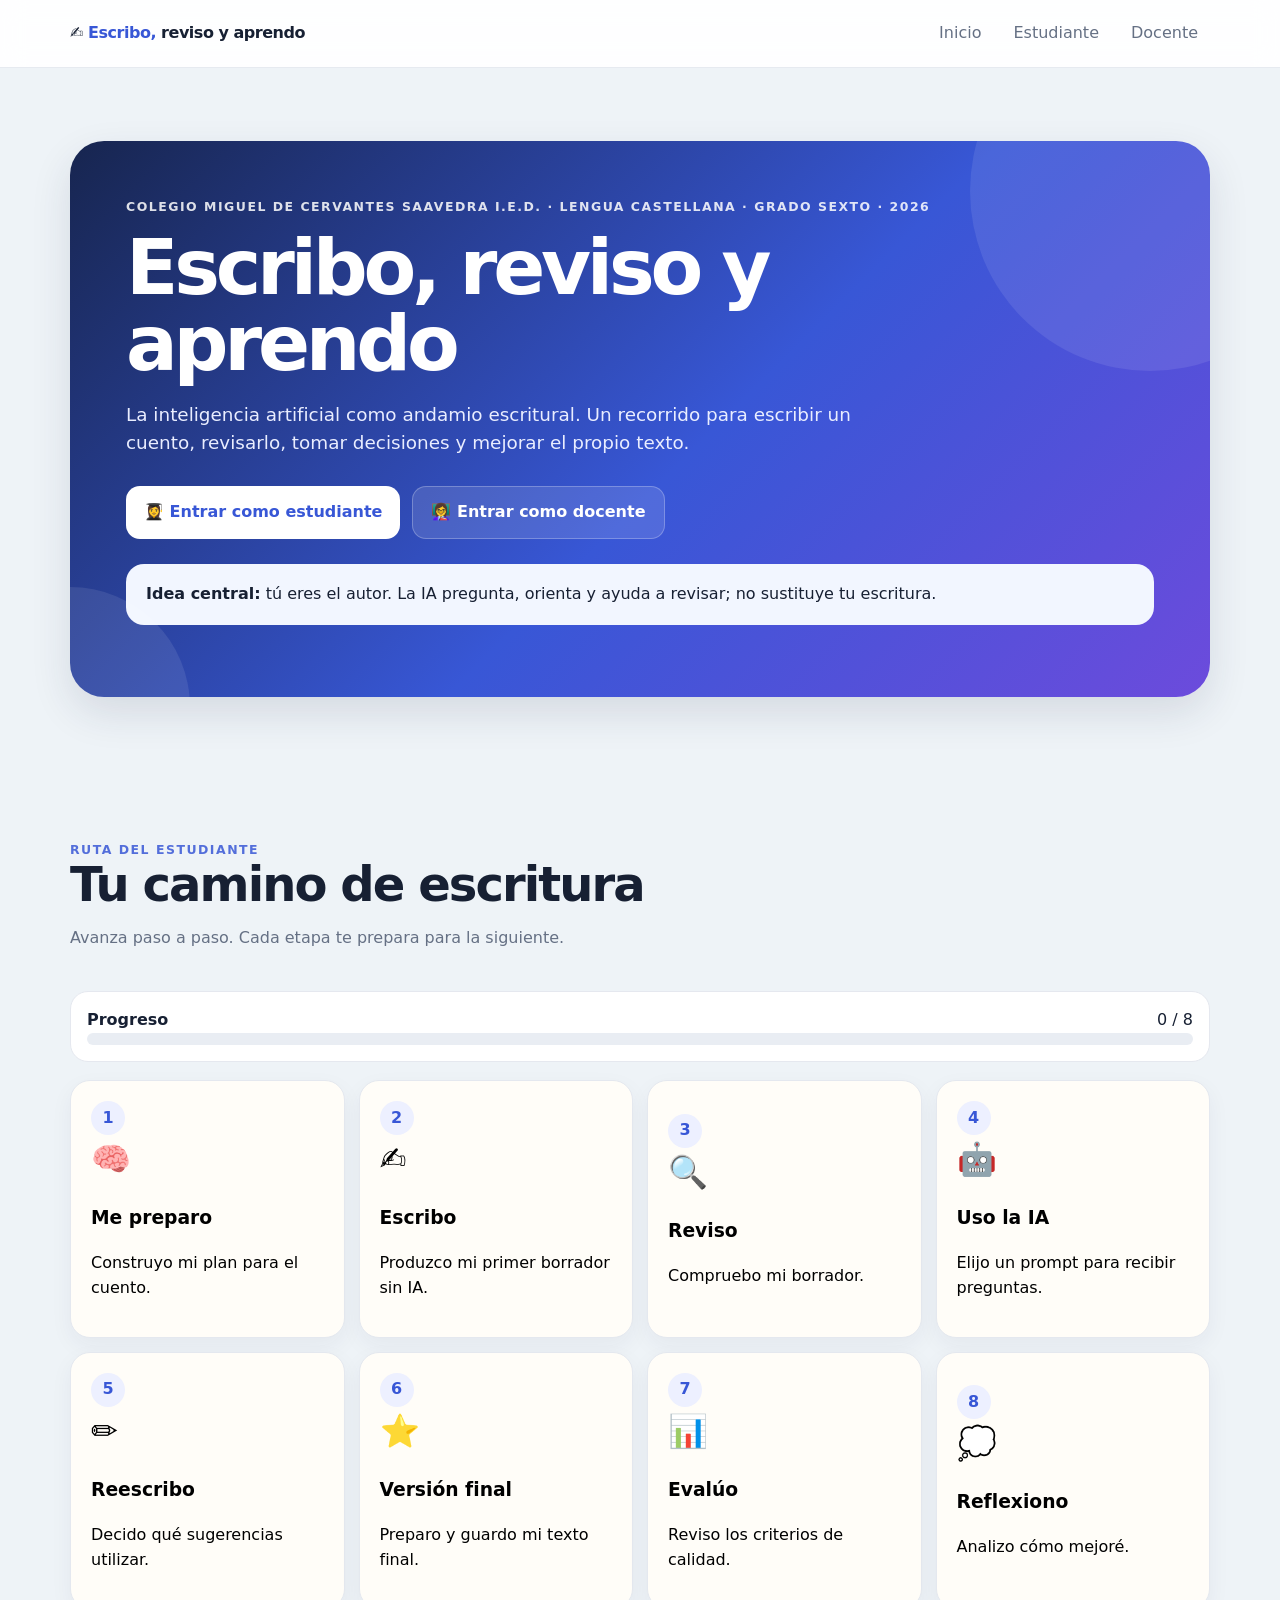
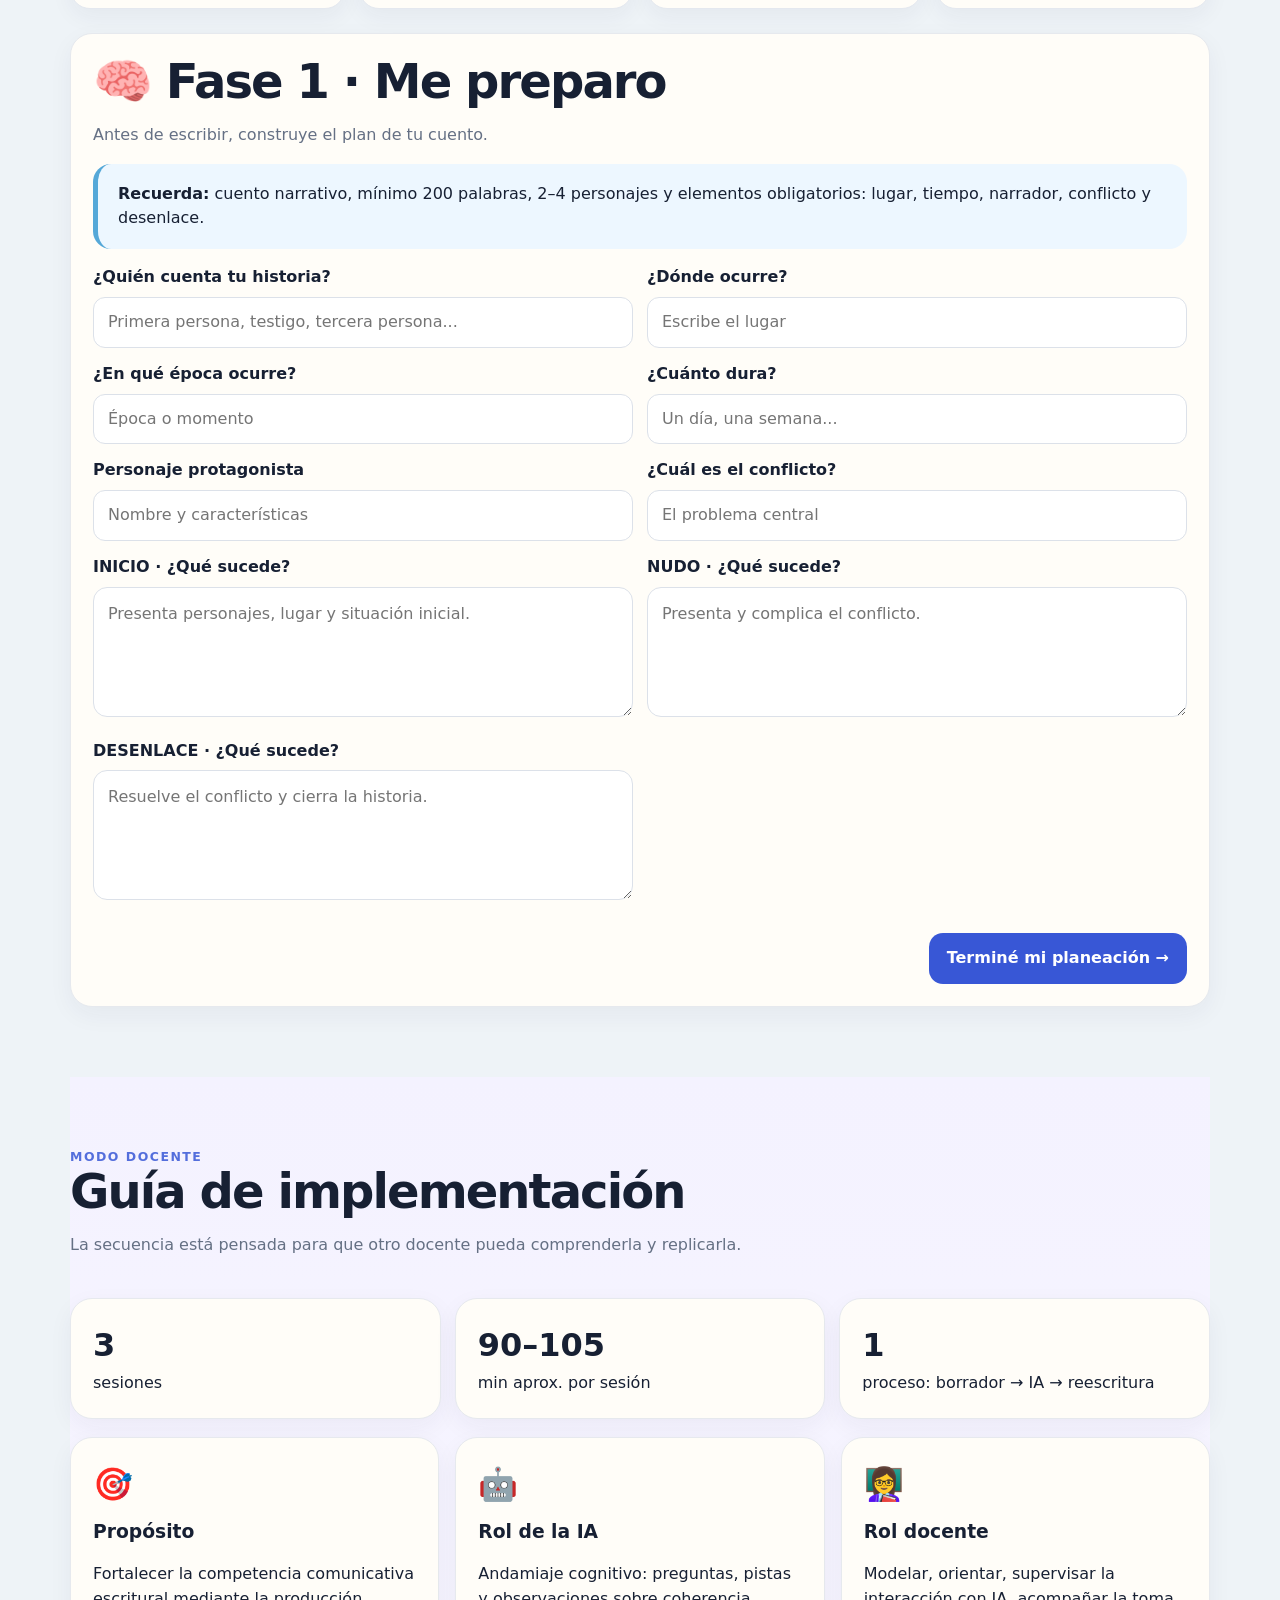
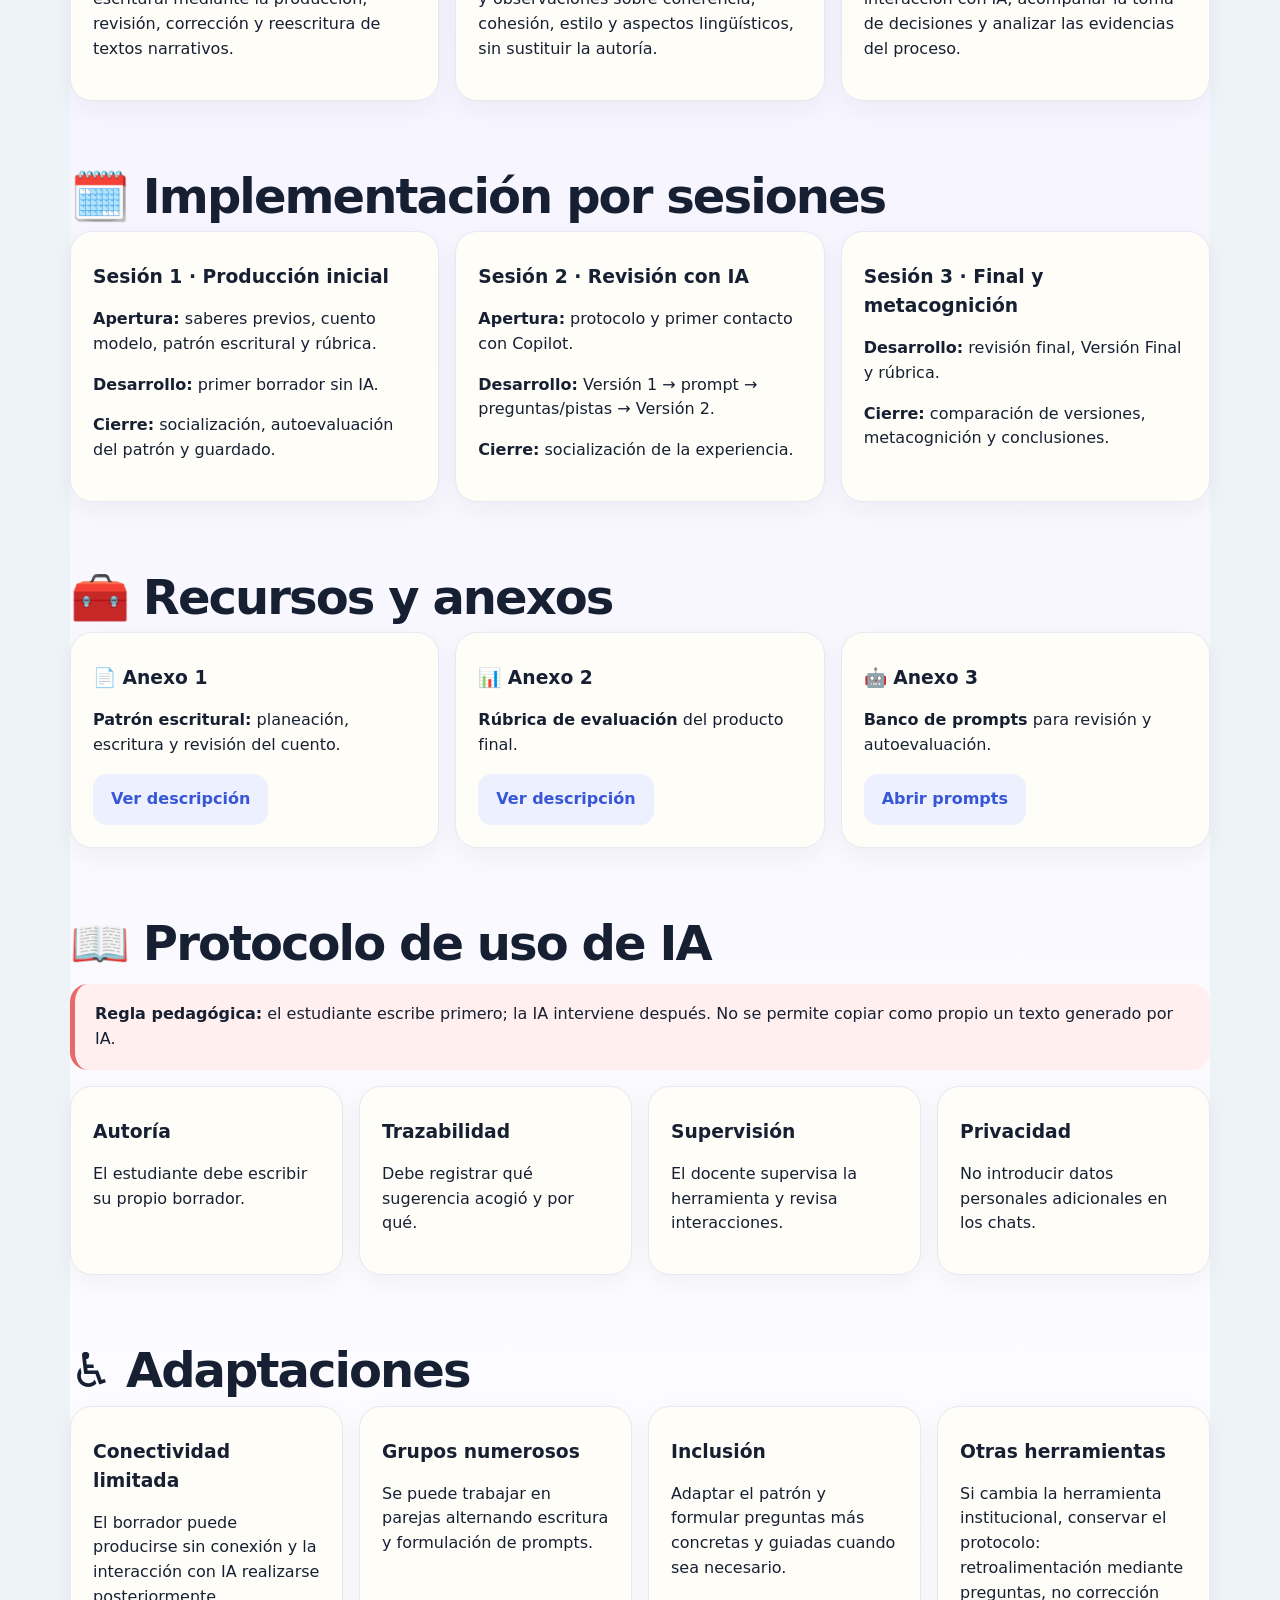
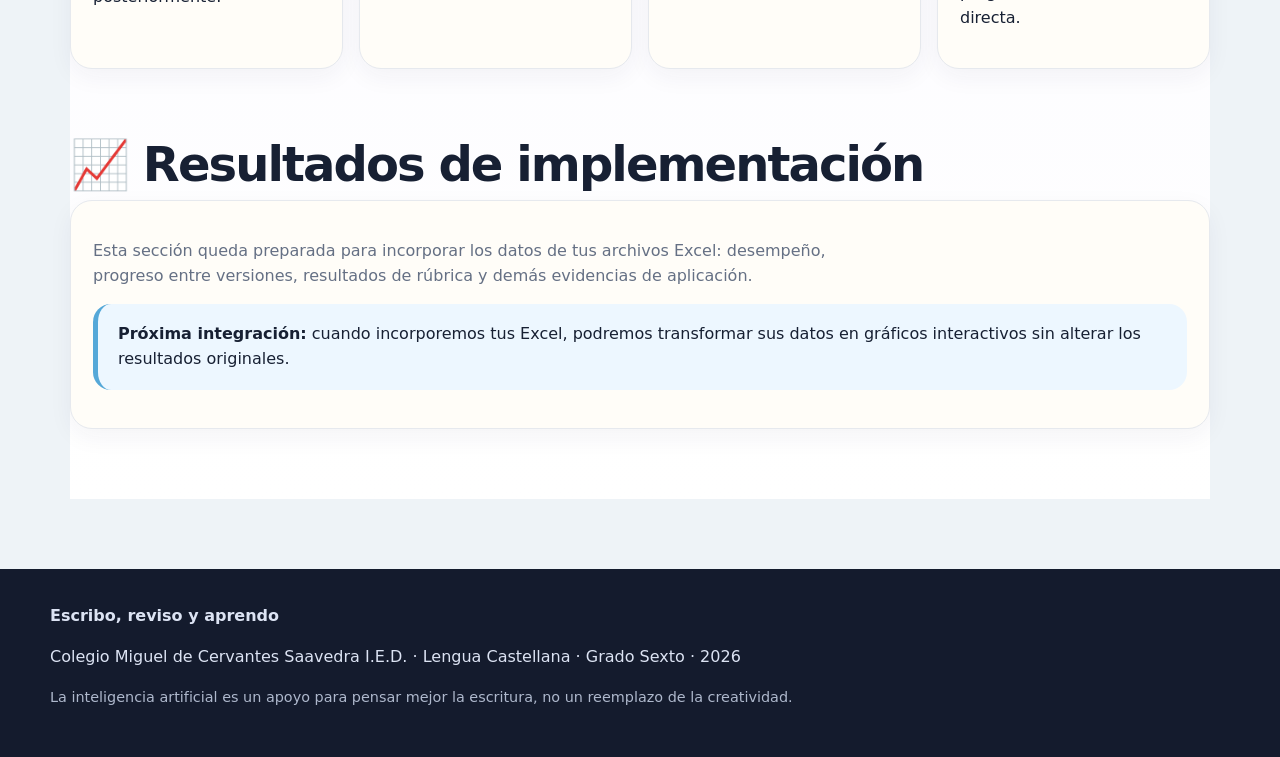
==== index.html @ 49cceee3 "Add files via upload" ====
<!DOCTYPE html>
<html lang="es">
<head>
<meta charset="UTF-8">
<meta name="viewport" content="width=device-width, initial-scale=1.0">
<meta name="description" content="Escribo, reviso y aprendo: secuencia didáctica de Lengua Castellana para grado sexto.">
<title>Escribo, reviso y aprendo | Grado Sexto</title>
<style>
:root{
  --ink:#172033; --muted:#657084; --paper:#fffdf8; --bg:#eef3f7;
  --primary:#3857d6; --primary2:#6c4bdc; --accent:#f2b84b;
  --green:#35a77b; --red:#e46b68; --blue:#55a8d8;
  --shadow:0 16px 40px rgba(30,42,70,.12); --radius:22px;
}
*{box-sizing:border-box}
html{scroll-behavior:smooth}
body{margin:0;font-family:Inter,ui-sans-serif,system-ui,-apple-system,Segoe UI,Roboto,Arial,sans-serif;color:var(--ink);background:var(--bg);line-height:1.55}
button,a{font:inherit}
button{cursor:pointer}
.topbar{position:sticky;top:0;z-index:20;background:rgba(255,255,255,.92);backdrop-filter:blur(12px);border-bottom:1px solid #e6eaf0}
.nav{max-width:1180px;margin:auto;padding:12px 20px;display:flex;align-items:center;justify-content:space-between;gap:16px}
.brand{font-weight:900;letter-spacing:-.03em}.brand span{color:var(--primary)}
.navlinks{display:flex;gap:8px;flex-wrap:wrap}
.navlinks button{border:0;background:transparent;color:var(--muted);padding:9px 12px;border-radius:12px}
.navlinks button:hover{background:#f0f3fb;color:var(--primary)}
main{max-width:1180px;margin:auto;padding:0 20px 70px}
.hero{min-height:78vh;display:grid;place-items:center;padding:65px 0}
.hero-card{width:100%;border-radius:34px;padding:56px;position:relative;overflow:hidden;background:linear-gradient(135deg,#17254f,#3857d6 55%,#6c4bdc);color:white;box-shadow:var(--shadow)}
.hero-card:before,.hero-card:after{content:"";position:absolute;border-radius:50%;background:rgba(255,255,255,.09)}
.hero-card:before{width:360px;height:360px;right:-120px;top:-130px}.hero-card:after{width:240px;height:240px;left:-120px;bottom:-130px}
.eyebrow{font-weight:800;text-transform:uppercase;letter-spacing:.12em;font-size:.78rem;opacity:.85}
h1{font-size:clamp(2.5rem,6vw,5rem);line-height:.98;letter-spacing:-.055em;margin:14px 0 20px;max-width:850px}
.hero p{font-size:1.15rem;max-width:760px;color:#e9edff}
.cta-row{display:flex;flex-wrap:wrap;gap:12px;margin-top:28px}
.btn{border:0;border-radius:14px;padding:13px 18px;font-weight:800;transition:.2s;display:inline-flex;align-items:center;justify-content:center;gap:8px}
.btn:hover{transform:translateY(-2px)}.btn.light{background:white;color:var(--primary)}.btn.ghost{background:rgba(255,255,255,.12);color:white;border:1px solid rgba(255,255,255,.25)}
.section{padding:70px 0}.section-head{display:flex;justify-content:space-between;gap:20px;align-items:end;margin-bottom:25px}
h2{font-size:clamp(1.8rem,4vw,3rem);line-height:1.05;letter-spacing:-.04em;margin:0 0 10px}
.lead{color:var(--muted);max-width:760px}
.cards{display:grid;grid-template-columns:repeat(auto-fit,minmax(220px,1fr));gap:16px}
.card{background:var(--paper);border:1px solid #e6e9ee;border-radius:var(--radius);padding:22px;box-shadow:0 8px 25px rgba(30,42,70,.05)}
.card h3{margin:8px 0}.icon{font-size:2rem}
.path{display:grid;grid-template-columns:repeat(4,1fr);gap:14px;position:relative}
.path .step{min-height:180px}.step button{width:100%;height:100%;text-align:left;background:var(--paper);border:1px solid #e4e8ef;border-radius:20px;padding:20px;box-shadow:0 8px 22px rgba(30,42,70,.05);transition:.2s}
.step button:hover{transform:translateY(-4px);border-color:#b9c4ef}.num{display:inline-grid;place-items:center;width:34px;height:34px;border-radius:50%;background:#edf0ff;color:var(--primary);font-weight:900}
.progress-wrap{background:white;border-radius:18px;padding:16px;margin:18px 0;border:1px solid #e5e8ef}
.progress{height:12px;background:#e9edf3;border-radius:999px;overflow:hidden}.progress i{display:block;height:100%;background:linear-gradient(90deg,var(--green),var(--primary));width:0;transition:.4s}
.phase{display:none;margin-top:24px}.phase.active{display:block}
.phase-nav{display:flex;justify-content:space-between;gap:10px;margin-top:25px}
.notice{padding:18px 20px;border-radius:18px;background:#fff6d9;border-left:5px solid var(--accent);margin:16px 0}
.warning{background:#fff0ef;border-left-color:var(--red)}.success{background:#ecf8f2;border-left-color:var(--green)}.info{background:#edf7ff;border-left-color:var(--blue)}
.checklist{display:grid;gap:10px}.check{display:flex;gap:12px;align-items:flex-start;padding:13px 14px;border:1px solid #e3e7ee;border-radius:14px;background:white}
.check input{width:19px;height:19px;margin-top:3px;accent-color:var(--green)}
.prompt-grid{display:grid;grid-template-columns:repeat(auto-fit,minmax(210px,1fr));gap:12px}
.prompt-btn{border:1px solid #dfe4ef;background:white;border-radius:16px;padding:16px;text-align:left;font-weight:800;color:var(--ink)}
.prompt-btn:hover{border-color:var(--primary);color:var(--primary)}
.prompt-content{display:none;margin-top:15px}.prompt-content.show{display:block}
textarea{width:100%;min-height:130px;border:1px solid #dce1e9;border-radius:14px;padding:14px;font:inherit;resize:vertical}
input[type=text]{width:100%;padding:12px 14px;border:1px solid #dce1e9;border-radius:12px;font:inherit}
.formgrid{display:grid;grid-template-columns:repeat(2,1fr);gap:14px}
label{font-weight:750;display:block;margin-bottom:7px}
.small{font-size:.9rem;color:var(--muted)}
.teacher{background:linear-gradient(180deg,#f4f2ff,#fff)}
footer{background:#141b2d;color:#dce3f3;padding:35px 20px}.footer-inner{max-width:1180px;margin:auto}
.modal{position:fixed;inset:0;background:rgba(8,14,30,.62);display:none;place-items:center;z-index:50;padding:20px}.modal.open{display:grid}
.modal-box{background:white;max-width:760px;width:100%;max-height:88vh;overflow:auto;border-radius:24px;padding:28px;box-shadow:var(--shadow)}
.modal-close{float:right;border:0;background:#edf0f5;border-radius:50%;width:36px;height:36px}
.tabrow{display:flex;gap:8px;flex-wrap:wrap;margin:15px 0}.tab{border:1px solid #dfe4ec;background:white;padding:9px 13px;border-radius:12px}.tab.active{background:var(--primary);color:white}
.kpi{display:grid;grid-template-columns:repeat(3,1fr);gap:14px}.kpi .card strong{display:block;font-size:2rem}
@media(max-width:850px){.path{grid-template-columns:repeat(2,1fr)}.hero-card{padding:34px 25px}.kpi{grid-template-columns:1fr}.formgrid{grid-template-columns:1fr}}
@media(max-width:560px){.path{grid-template-columns:1fr}.navlinks{display:none}.hero{padding:30px 0}.section{padding:45px 0}}
</style>
</head>
<body>
<header class="topbar">
  <nav class="nav">
    <div class="brand">✍️ <span>Escribo,</span> reviso y aprendo</div>
    <div class="navlinks">
      <button onclick="go('inicio')">Inicio</button>
      <button onclick="go('estudiante')">Estudiante</button>
      <button onclick="go('docente')">Docente</button>
    </div>
  </nav>
</header>

<main>
<section id="inicio" class="hero">
  <div class="hero-card">
    <div class="eyebrow">Colegio Miguel de Cervantes Saavedra I.E.D. · Lengua Castellana · Grado Sexto · 2026</div>
    <h1>Escribo, reviso y aprendo</h1>
    <p>La inteligencia artificial como andamio escritural. Un recorrido para escribir un cuento, revisarlo, tomar decisiones y mejorar el propio texto.</p>
    <div class="cta-row">
      <button class="btn light" onclick="go('estudiante')">👩‍🎓 Entrar como estudiante</button>
      <button class="btn ghost" onclick="go('docente')">👩‍🏫 Entrar como docente</button>
    </div>
    <div class="notice info" style="margin-top:25px;color:var(--ink);background:#f2f6ff;border:0">
      <strong>Idea central:</strong> tú eres el autor. La IA pregunta, orienta y ayuda a revisar; no sustituye tu escritura.
    </div>
  </div>
</section>

<section id="estudiante" class="section">
  <div class="section-head">
    <div><div class="eyebrow" style="color:var(--primary)">Ruta del estudiante</div><h2>Tu camino de escritura</h2>
    <p class="lead">Avanza paso a paso. Cada etapa te prepara para la siguiente.</p></div>
  </div>
  <div class="progress-wrap"><div style="display:flex;justify-content:space-between"><strong>Progreso</strong><span id="progressText">0 / 8</span></div><div class="progress"><i id="progressBar"></i></div></div>

  <div class="path">
    <div class="step"><button onclick="openPhase(1)"><span class="num">1</span><div class="icon">🧠</div><h3>Me preparo</h3><p>Construyo mi plan para el cuento.</p></button></div>
    <div class="step"><button onclick="openPhase(2)"><span class="num">2</span><div class="icon">✍️</div><h3>Escribo</h3><p>Produzco mi primer borrador sin IA.</p></button></div>
    <div class="step"><button onclick="openPhase(3)"><span class="num">3</span><div class="icon">🔍</div><h3>Reviso</h3><p>Compruebo mi borrador.</p></button></div>
    <div class="step"><button onclick="openPhase(4)"><span class="num">4</span><div class="icon">🤖</div><h3>Uso la IA</h3><p>Elijo un prompt para recibir preguntas.</p></button></div>
    <div class="step"><button onclick="openPhase(5)"><span class="num">5</span><div class="icon">✏️</div><h3>Reescribo</h3><p>Decido qué sugerencias utilizar.</p></button></div>
    <div class="step"><button onclick="openPhase(6)"><span class="num">6</span><div class="icon">⭐</div><h3>Versión final</h3><p>Preparo y guardo mi texto final.</p></button></div>
    <div class="step"><button onclick="openPhase(7)"><span class="num">7</span><div class="icon">📊</div><h3>Evalúo</h3><p>Reviso los criterios de calidad.</p></button></div>
    <div class="step"><button onclick="openPhase(8)"><span class="num">8</span><div class="icon">💭</div><h3>Reflexiono</h3><p>Analizo cómo mejoré.</p></button></div>
  </div>

  <div id="phase1" class="phase active card">
    <h2>🧠 Fase 1 · Me preparo</h2>
    <p class="lead">Antes de escribir, construye el plan de tu cuento.</p>
    <div class="notice info"><strong>Recuerda:</strong> cuento narrativo, mínimo 200 palabras, 2–4 personajes y elementos obligatorios: lugar, tiempo, narrador, conflicto y desenlace.</div>
    <div class="formgrid">
      <div><label>¿Quién cuenta tu historia?</label><input type="text" placeholder="Primera persona, testigo, tercera persona..."></div>
      <div><label>¿Dónde ocurre?</label><input type="text" placeholder="Escribe el lugar"></div>
      <div><label>¿En qué época ocurre?</label><input type="text" placeholder="Época o momento"></div>
      <div><label>¿Cuánto dura?</label><input type="text" placeholder="Un día, una semana..."></div>
      <div><label>Personaje protagonista</label><input type="text" placeholder="Nombre y características"></div>
      <div><label>¿Cuál es el conflicto?</label><input type="text" placeholder="El problema central"></div>
    </div>
    <div class="formgrid" style="margin-top:14px">
      <div><label>INICIO · ¿Qué sucede?</label><textarea placeholder="Presenta personajes, lugar y situación inicial."></textarea></div>
      <div><label>NUDO · ¿Qué sucede?</label><textarea placeholder="Presenta y complica el conflicto."></textarea></div>
      <div><label>DESENLACE · ¿Qué sucede?</label><textarea placeholder="Resuelve el conflicto y cierra la historia."></textarea></div>
    </div>
    <div class="phase-nav"><span></span><button class="btn" style="background:var(--primary);color:white" onclick="completePhase(1)">Terminé mi planeación →</button></div>
  </div>

  <div id="phase2" class="phase card">
    <h2>✍️ Fase 2 · Escribo</h2>
    <div class="notice warning"><strong>🚫 Todavía no uses Copilot.</strong> Primero debes producir tu primer borrador completo con tus propias ideas.</div>
    <div class="cards">
      <div class="card"><div class="icon">🟢</div><h3>Párrafo 1 · Inicio</h3><p>Incluye lugar, tiempo, personaje principal y descripción del espacio.</p></div>
      <div class="card"><div class="icon">🟡</div><h3>Párrafo 2 · Conflicto</h3><p>Presenta el problema, la reacción y las acciones del protagonista.</p></div>
      <div class="card"><div class="icon">🔴</div><h3>Párrafo 3 · Clímax y desenlace</h3><p>Incluye el momento de máxima tensión, la resolución y el cierre.</p></div>
    </div>
    <div class="notice success"><strong>Meta:</strong> mínimo 200 palabras.</div>
    <button class="btn" style="background:var(--green);color:white" onclick="completePhase(2)">Ya terminé mi primer borrador →</button>
  </div>

  <div id="phase3" class="phase card">
    <h2>🔍 Fase 3 · Reviso mi primer borrador</h2>
    <p>Marca cada criterio cuando lo hayas comprobado.</p>
    <div class="checklist" id="checklist">
      <label class="check"><input type="checkbox"> Mi cuento tiene 200 palabras o más.</label>
      <label class="check"><input type="checkbox"> Describí claramente el lugar.</label>
      <label class="check"><input type="checkbox"> Indiqué la época y el momento.</label>
      <label class="check"><input type="checkbox"> Describí el espacio con detalles.</label>
      <label class="check"><input type="checkbox"> Tengo al menos dos personajes bien definidos.</label>
      <label class="check"><input type="checkbox"> Hay un conflicto claro.</label>
      <label class="check"><input type="checkbox"> Mi cuento tiene inicio, nudo y desenlace.</label>
      <label class="check"><input type="checkbox"> Usé conectores para enlazar ideas.</label>
      <label class="check"><input type="checkbox"> Revisé ortografía, tildes, mayúsculas y puntuación.</label>
      <label class="check"><input type="checkbox"> Mi título es original y llama la atención.</label>
    </div>
    <div class="phase-nav"><span></span><button class="btn" style="background:var(--primary);color:white" onclick="completePhase(3)">Mi borrador está listo →</button></div>
  </div>

  <div id="phase4" class="phase card">
    <h2>🤖 Fase 4 · Ahora sí: uso la IA</h2>
    <div class="notice warning"><strong>Regla de oro:</strong> la IA entra después de tu borrador. Tú decides qué cambiar y cómo.</div>
    <div class="checklist">
      <label class="check"><input type="checkbox"> Ya escribí mi borrador completo.</label>
      <label class="check"><input type="checkbox"> No utilicé IA para escribirlo.</label>
      <label class="check"><input type="checkbox"> Entiendo que Copilot no escribirá mi cuento.</label>
      <label class="check"><input type="checkbox"> Yo decidiré qué sugerencias utilizar.</label>
    </div>
    <h3 style="margin-top:25px">🤖 Banco de prompts</h3>
    <div class="prompt-grid">
      <button class="prompt-btn" onclick="showPrompt(1)">🔎 Revisión global</button>
      <button class="prompt-btn" onclick="showPrompt(2)">🔤 Ortografía</button>
      <button class="prompt-btn" onclick="showPrompt(3)">🔣 Puntuación</button>
      <button class="prompt-btn" onclick="showPrompt(4)">🧠 Coherencia</button>
      <button class="prompt-btn" onclick="showPrompt(5)">🔗 Cohesión</button>
      <button class="prompt-btn" onclick="showPrompt(6)">🧩 Estructura narrativa</button>
      <button class="prompt-btn" onclick="showPrompt(7)">👥 Personajes</button>
      <button class="prompt-btn" onclick="showPrompt(8)">🌎 Tiempo y espacio</button>
      <button class="prompt-btn" onclick="showPrompt(9)">🎨 Descripciones</button>
      <button class="prompt-btn" onclick="showPrompt(10)">📚 Vocabulario</button>
      <button class="prompt-btn" onclick="showPrompt(11)">💭 Autoevaluación</button>
      <button class="prompt-btn" onclick="showPrompt(12)">⭐ Revisión final</button>
    </div>
    <div id="promptArea" class="prompt-content card"></div>
    <div class="phase-nav"><span></span><button class="btn" style="background:var(--primary);color:white" onclick="completePhase(4)">Ya interactué con la IA →</button></div>
  </div>

  <div id="phase5" class="phase card">
    <h2>✏️ Fase 5 · Reescribo</h2>
    <p>Lee las preguntas o pistas de Copilot y toma tus propias decisiones.</p>
    <div class="notice info"><strong>La IA no reescribe tu cuento.</strong> Tú decides qué sugerencia aceptar, cuál rechazar y qué modificar.</div>
    <div class="formgrid">
      <div><label>¿Qué sugerencia decidí utilizar?</label><textarea placeholder="Escribe aquí..."></textarea></div>
      <div><label>¿Por qué decidí utilizarla?</label><textarea placeholder="Explica tu decisión..."></textarea></div>
    </div>
    <p class="small">Guarda tu nueva versión como <strong>Versión 2</strong>.</p>
    <button class="btn" style="background:var(--primary);color:white" onclick="completePhase(5)">Terminé mi versión 2 →</button>
  </div>

  <div id="phase6" class="phase card">
    <h2>⭐ Fase 6 · Construyo mi versión final</h2>
    <p>Revisa nuevamente tu versión 2 con el nuevo prompt entregado por tu docente. Después guarda el texto como <strong>Versión Final</strong>.</p>
    <div class="cards">
      <div class="card"><h3>Versión 1</h3><p>Mi primer intento.</p></div>
      <div class="card"><h3>Versión 2</h3><p>Mi texto mejorado a partir de la revisión.</p></div>
      <div class="card"><h3>Versión Final</h3><p>Mi producción final, escrita por mí.</p></div>
    </div>
    <button class="btn" style="background:var(--green);color:white;margin-top:18px" onclick="completePhase(6)">Tengo mi versión final →</button>
  </div>

  <div id="phase7" class="phase card">
    <h2>📊 Fase 7 · Evalúo</h2>
    <p>Consulta los criterios de evaluación antes de entregar tu cuento.</p>
    <div class="cards">
      <div class="card"><h3>📝 Estructura</h3><p>¿Mi cuento cumple la estructura narrativa?</p></div>
      <div class="card"><h3>🔗 Cohesión</h3><p>¿Las ideas están conectadas?</p></div>
      <div class="card"><h3>🧠 Coherencia</h3><p>¿La historia se entiende?</p></div>
      <div class="card"><h3>✨ Lenguaje</h3><p>¿Mi vocabulario y descripciones enriquecen el texto?</p></div>
    </div>
    <div class="notice info">En la implementación original, el estudiante utiliza la rúbrica y el prompt proporcionados por el docente, y guarda los resultados para el análisis posterior.</div>
    <button class="btn" style="background:var(--primary);color:white" onclick="completePhase(7)">Ya revisé mi evaluación →</button>
  </div>

  <div id="phase8" class="phase card">
    <h2>💭 Fase 8 · Reflexiono</h2>
    <p>Compara tus tres versiones y piensa en tu proceso.</p>
    <div class="formgrid">
      <div><label>¿Cómo mejoré mi escritura?</label><textarea></textarea></div>
      <div><label>¿Qué debo seguir reforzando?</label><textarea></textarea></div>
      <div><label>¿Qué sugerencia de la IA utilicé?</label><textarea></textarea></div>
      <div><label>¿Por qué fue útil?</label><textarea></textarea></div>
    </div>
    <div class="notice success"><strong>🏁 ¡Completaste la ruta!</strong> Escribir, revisar, decidir y reflexionar también es aprender.</div>
    <button class="btn" style="background:var(--green);color:white" onclick="completePhase(8)">Finalizar experiencia ✓</button>
  </div>
</section>

<section id="docente" class="section teacher">
  <div class="section-head">
    <div><div class="eyebrow" style="color:var(--primary)">Modo docente</div><h2>Guía de implementación</h2>
    <p class="lead">La secuencia está pensada para que otro docente pueda comprenderla y replicarla.</p></div>
  </div>
  <div class="kpi">
    <div class="card"><strong>3</strong>sesiones</div>
    <div class="card"><strong>90–105</strong>min aprox. por sesión</div>
    <div class="card"><strong>1</strong>proceso: borrador → IA → reescritura</div>
  </div>
  <div class="cards" style="margin-top:18px">
    <div class="card"><div class="icon">🎯</div><h3>Propósito</h3><p>Fortalecer la competencia comunicativa escritural mediante la producción, revisión, corrección y reescritura de textos narrativos.</p></div>
    <div class="card"><div class="icon">🤖</div><h3>Rol de la IA</h3><p>Andamiaje cognitivo: preguntas, pistas y observaciones sobre coherencia, cohesión, estilo y aspectos lingüísticos, sin sustituir la autoría.</p></div>
    <div class="card"><div class="icon">👩‍🏫</div><h3>Rol docente</h3><p>Modelar, orientar, supervisar la interacción con IA, acompañar la toma de decisiones y analizar las evidencias del proceso.</p></div>
  </div>
  <div class="section" style="padding-bottom:0">
    <h2>🗓️ Implementación por sesiones</h2>
    <div class="cards">
      <div class="card"><h3>Sesión 1 · Producción inicial</h3><p><strong>Apertura:</strong> saberes previos, cuento modelo, patrón escritural y rúbrica.</p><p><strong>Desarrollo:</strong> primer borrador sin IA.</p><p><strong>Cierre:</strong> socialización, autoevaluación del patrón y guardado.</p></div>
      <div class="card"><h3>Sesión 2 · Revisión con IA</h3><p><strong>Apertura:</strong> protocolo y primer contacto con Copilot.</p><p><strong>Desarrollo:</strong> Versión 1 → prompt → preguntas/pistas → Versión 2.</p><p><strong>Cierre:</strong> socialización de la experiencia.</p></div>
      <div class="card"><h3>Sesión 3 · Final y metacognición</h3><p><strong>Desarrollo:</strong> revisión final, Versión Final y rúbrica.</p><p><strong>Cierre:</strong> comparación de versiones, metacognición y conclusiones.</p></div>
    </div>
  </div>
  <div class="section" style="padding-bottom:0">
    <h2>🧰 Recursos y anexos</h2>
    <div class="cards">
      <div class="card"><h3>📄 Anexo 1</h3><p><strong>Patrón escritural:</strong> planeación, escritura y revisión del cuento.</p><button class="btn" style="background:#edf0ff;color:var(--primary)" onclick="openInfo('anexo1')">Ver descripción</button></div>
      <div class="card"><h3>📊 Anexo 2</h3><p><strong>Rúbrica de evaluación</strong> del producto final.</p><button class="btn" style="background:#edf0ff;color:var(--primary)" onclick="openInfo('anexo2')">Ver descripción</button></div>
      <div class="card"><h3>🤖 Anexo 3</h3><p><strong>Banco de prompts</strong> para revisión y autoevaluación.</p><button class="btn" style="background:#edf0ff;color:var(--primary)" onclick="openInfo('anexo3')">Abrir prompts</button></div>
    </div>
  </div>
  <div class="section" style="padding-bottom:0">
    <h2>📖 Protocolo de uso de IA</h2>
    <div class="notice warning"><strong>Regla pedagógica:</strong> el estudiante escribe primero; la IA interviene después. No se permite copiar como propio un texto generado por IA.</div>
    <div class="cards">
      <div class="card"><h3>Autoría</h3><p>El estudiante debe escribir su propio borrador.</p></div>
      <div class="card"><h3>Trazabilidad</h3><p>Debe registrar qué sugerencia acogió y por qué.</p></div>
      <div class="card"><h3>Supervisión</h3><p>El docente supervisa la herramienta y revisa interacciones.</p></div>
      <div class="card"><h3>Privacidad</h3><p>No introducir datos personales adicionales en los chats.</p></div>
    </div>
  </div>
  <div class="section" style="padding-bottom:0">
    <h2>♿ Adaptaciones</h2>
    <div class="cards">
      <div class="card"><h3>Conectividad limitada</h3><p>El borrador puede producirse sin conexión y la interacción con IA realizarse posteriormente.</p></div>
      <div class="card"><h3>Grupos numerosos</h3><p>Se puede trabajar en parejas alternando escritura y formulación de prompts.</p></div>
      <div class="card"><h3>Inclusión</h3><p>Adaptar el patrón y formular preguntas más concretas y guiadas cuando sea necesario.</p></div>
      <div class="card"><h3>Otras herramientas</h3><p>Si cambia la herramienta institucional, conservar el protocolo: retroalimentación mediante preguntas, no corrección directa.</p></div>
    </div>
  </div>
  <div class="section" style="padding-bottom:0">
    <h2>📈 Resultados de implementación</h2>
    <div class="card">
      <p class="lead">Esta sección queda preparada para incorporar los datos de tus archivos Excel: desempeño, progreso entre versiones, resultados de rúbrica y demás evidencias de aplicación.</p>
      <div class="notice info"><strong>Próxima integración:</strong> cuando incorporemos tus Excel, podremos transformar sus datos en gráficos interactivos sin alterar los resultados originales.</div>
    </div>
  </div>
</section>
</main>

<footer><div class="footer-inner"><strong>Escribo, reviso y aprendo</strong><p>Colegio Miguel de Cervantes Saavedra I.E.D. · Lengua Castellana · Grado Sexto · 2026</p><p class="small" style="color:#aeb8cc">La inteligencia artificial es un apoyo para pensar mejor la escritura, no un reemplazo de la creatividad.</p></div></footer>

<div id="modal" class="modal" onclick="if(event.target===this)closeModal()"><div class="modal-box"><button class="modal-close" onclick="closeModal()">×</button><div id="modalContent"></div></div></div>

<script>
const prompts = {
1:["Revisión global",`Lee mi cuento como si fueras un lector de sexto grado. No me digas los errores todavía. Primero responde únicamente estas preguntas:
• ¿La historia se entiende desde el principio hasta el final?
• ¿Hay alguna parte que te genere confusión?
• ¿En qué momento sentiste que faltaba información?
• ¿Qué parte te pareció más interesante?
No corrijas nada. Solo haz preguntas para que yo descubra qué puedo mejorar.`],
2:["Ortografía",`Revisa únicamente la ortografía. No escribas las palabras correctas.
• Indícame cuántas palabras presentan un posible error.
• Señálame solamente la oración donde aparece cada una.
• Dime qué regla ortográfica debería revisar (tildes, uso de b/v, g/j, h, mayúsculas, etc.).
• Permíteme encontrar la respuesta antes de decirme si acerté.`],
3:["Signos de puntuación",`Analiza únicamente los signos de puntuación. No los corrijas.
Pregúntame:
• ¿En qué parte sería conveniente hacer una pausa?
• ¿Qué oración resulta demasiado larga?
• ¿Dónde podría faltar una coma?
• ¿Dónde terminaría una idea completa?
Solo dame pistas.`],
4:["Coherencia",`Analiza la coherencia de mi cuento. No cambies ninguna oración. Ayúdame respondiendo:
• ¿Hay acciones que suceden sin explicación?
• ¿Existe alguna contradicción?
• ¿Los personajes actúan de manera lógica?
• ¿El final responde al conflicto planteado?
Haz preguntas para que yo descubra las inconsistencias.`],
5:["Cohesión",`Revisa únicamente la cohesión. No cambies el texto. Dime:
• ¿Dónde notas ideas desconectadas?
• ¿Qué párrafo necesita un mejor enlace?
• ¿En qué lugar podría faltar un conector?
• ¿Estoy repitiendo demasiado una palabra?
No me digas cuál conector usar.`],
6:["Estructura narrativa",`Comprueba si mi cuento cumple la estructura narrativa. Indícame únicamente:
• ¿Dónde identificas el inicio?
• ¿Dónde comienza el conflicto?
• ¿Cuál parece ser el clímax?
• ¿Dónde termina la historia?
Si alguna parte es débil, hazme preguntas para fortalecerla.`],
7:["Personajes",`Analiza los personajes. No escribas nuevas descripciones. Ayúdame a descubrir:
• ¿El protagonista tiene un objetivo claro?
• ¿Los personajes secundarios cumplen una función?
• ¿Falta describir a alguno?
• ¿Todos participan realmente en la historia?`],
8:["Tiempo y espacio",`Revisa únicamente el tiempo y el espacio. Hazme preguntas para verificar:
• ¿Queda claro dónde ocurre la historia?
• ¿Se entiende cuándo ocurre?
• ¿El espacio ayuda a imaginar el escenario?
• ¿Existen cambios de lugar sin explicación?`],
9:["Descripciones",`Analiza únicamente las descripciones. No escribas nuevas descripciones. Pregúntame:
• ¿Qué podría imaginar mejor el lector?
• ¿Qué sentidos estoy utilizando?
• ¿Hay lugares demasiado generales?
• ¿Qué personaje necesita más detalles?`],
10:["Vocabulario",`Revisa únicamente el vocabulario. No sustituyas palabras. Indícame:
• ¿Qué palabras repito demasiado?
• ¿Dónde utilizo palabras poco precisas?
• ¿Qué parte podría enriquecerse con un vocabulario más variado?
Permíteme encontrar alternativas.`],
11:["Autoevaluación",`Después de leer mi cuento, no me des una calificación. Hazme diez preguntas para que yo mismo evalúe mi texto. Las preguntas deben hacerme reflexionar sobre:
• claridad,
• creatividad,
• organización,
• conflicto,
• personajes,
• ortografía,
• puntuación,
• conectores,
• vocabulario,
• enseñanza final.`],
12:["Revisión final",`Realiza una revisión completa, pero no corrijas el texto. Organiza tus observaciones en esta tabla:
Aspecto | ¿Está bien? | Pista para mejorar
Ortografía
Puntuación
Cohesión
Coherencia
Personajes
Tiempo
Espacio
Conflicto
Desenlace
Vocabulario
En la columna "Pista para mejorar" solo puedes formular preguntas u orientaciones generales. Está prohibido reescribir mi cuento o mostrarme la respuesta correcta.`]
};
let completed = JSON.parse(localStorage.getItem("era-progress")||"[]");

function go(id){document.getElementById(id).scrollIntoView({behavior:"smooth"});}
function openPhase(n){
  document.querySelectorAll(".phase").forEach(p=>p.classList.remove("active"));
  document.getElementById("phase"+n).classList.add("active");
  document.getElementById("phase"+n).scrollIntoView({behavior:"smooth",block:"center"});
}
function completePhase(n){
  if(!completed.includes(n)) completed.push(n);
  localStorage.setItem("era-progress",JSON.stringify(completed));
  updateProgress();
  if(n<8) openPhase(n+1); else alert("¡Felicitaciones! Completaste tu ruta de escritura.");
}
function updateProgress(){
  const count=completed.length;
  document.getElementById("progressText").textContent=count+" / 8";
  document.getElementById("progressBar").style.width=(count/8*100)+"%";
}
function showPrompt(n){
  const [title,text]=prompts[n];
  const area=document.getElementById("promptArea");
  area.classList.add("show");
  area.innerHTML=`<h3>🤖 ${title}</h3><p class="small">Copia este prompt en Copilot. Recuerda que la IA debe ayudarte mediante preguntas y pistas.</p><textarea id="promptText" readonly>${text}</textarea><button class="btn" style="background:var(--primary);color:white;margin-top:10px" onclick="copyPrompt()">📋 Copiar prompt</button>`;
  area.scrollIntoView({behavior:"smooth",block:"center"});
}
function copyPrompt(){
  const t=document.getElementById("promptText");
  navigator.clipboard?.writeText(t.value).then(()=>alert("Prompt copiado."));
}
function openInfo(type){
 let title="",body="";
 if(type==="anexo1"){title="Anexo 1 · Patrón escritural";body="<p>Herramienta para planear, escribir y revisar el cuento. Incluye narrador, lugar, tiempo, personajes, conflicto, estructura narrativa, construcción de los tres párrafos y lista de revisión.</p>";}
 if(type==="anexo2"){title="Anexo 2 · Rúbrica";body="<p>Instrumento para evaluar el producto final. En esta versión web queda preparada como sección de consulta; los criterios completos pueden incorporarse cuando se integre el archivo original de la rúbrica.</p>";}
 if(type==="anexo3"){title="Anexo 3 · Banco de prompts";body="<p>Contiene 12 prompts para revisión global, ortografía, puntuación, coherencia, cohesión, estructura narrativa, personajes, tiempo y espacio, descripciones, vocabulario, autoevaluación y revisión final.</p>";}
 document.getElementById("modalContent").innerHTML="<h2>"+title+"</h2>"+body;
 document.getElementById("modal").classList.add("open");
}
function closeModal(){document.getElementById("modal").classList.remove("open");}
updateProgress();
</script>
</body>
</html>
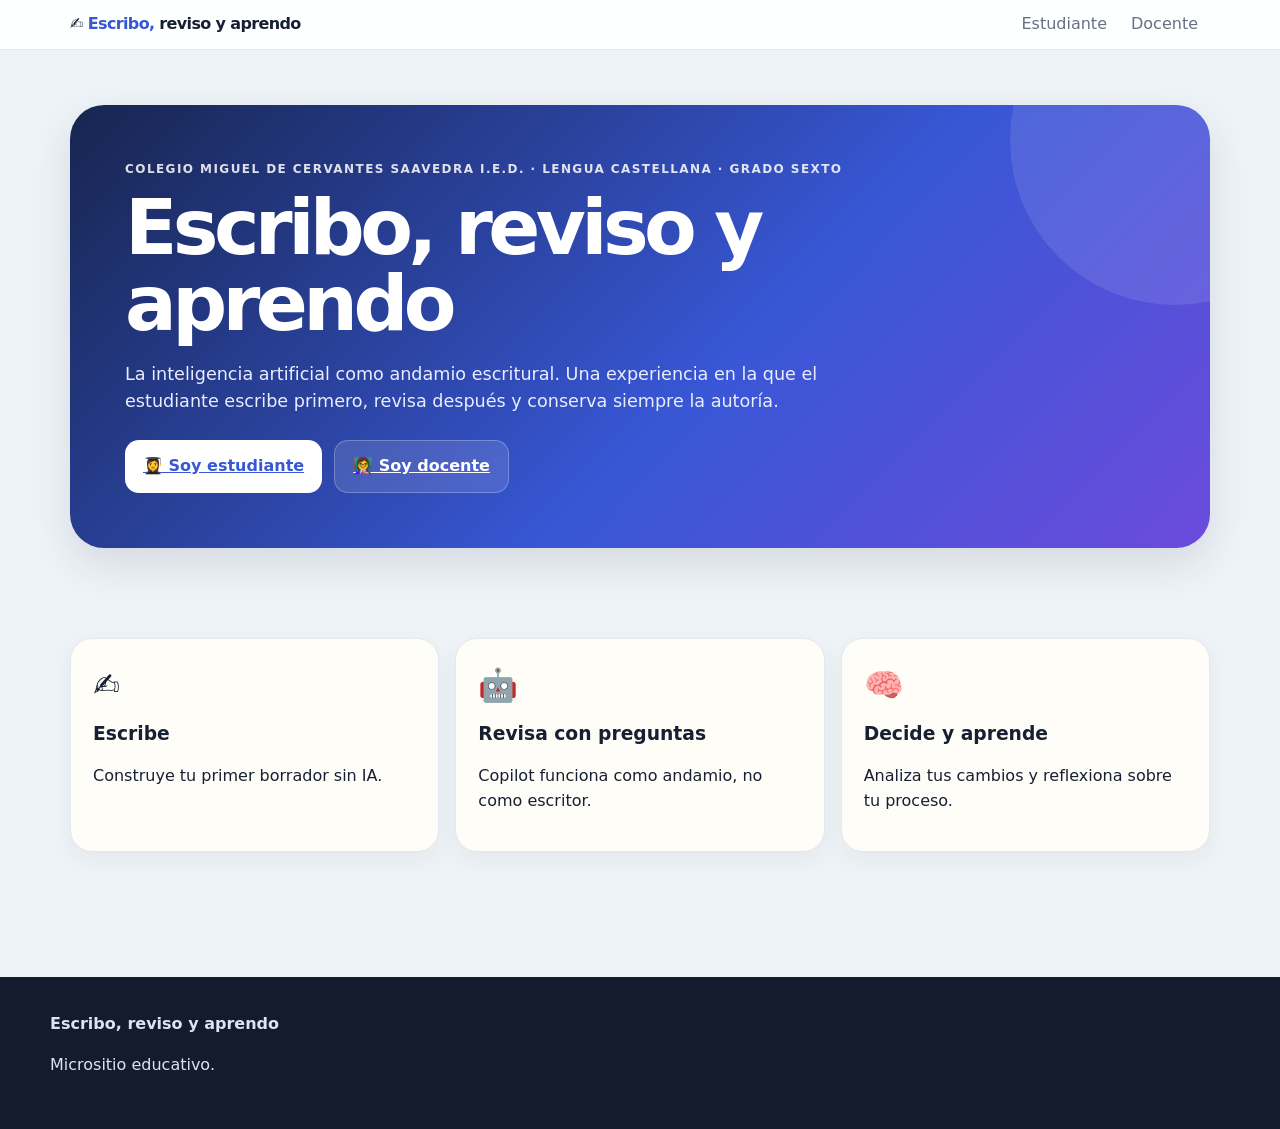
==== commit 825c7f66: "Add files via upload" ====
--- a/index.html
+++ b/index.html
@@ -1,437 +1,3 @@
-<!DOCTYPE html>
-<html lang="es">
-<head>
-<meta charset="UTF-8">
-<meta name="viewport" content="width=device-width, initial-scale=1.0">
-<meta name="description" content="Escribo, reviso y aprendo: secuencia didáctica de Lengua Castellana para grado sexto.">
-<title>Escribo, reviso y aprendo | Grado Sexto</title>
-<style>
-:root{
-  --ink:#172033; --muted:#657084; --paper:#fffdf8; --bg:#eef3f7;
-  --primary:#3857d6; --primary2:#6c4bdc; --accent:#f2b84b;
-  --green:#35a77b; --red:#e46b68; --blue:#55a8d8;
-  --shadow:0 16px 40px rgba(30,42,70,.12); --radius:22px;
-}
-*{box-sizing:border-box}
-html{scroll-behavior:smooth}
-body{margin:0;font-family:Inter,ui-sans-serif,system-ui,-apple-system,Segoe UI,Roboto,Arial,sans-serif;color:var(--ink);background:var(--bg);line-height:1.55}
-button,a{font:inherit}
-button{cursor:pointer}
-.topbar{position:sticky;top:0;z-index:20;background:rgba(255,255,255,.92);backdrop-filter:blur(12px);border-bottom:1px solid #e6eaf0}
-.nav{max-width:1180px;margin:auto;padding:12px 20px;display:flex;align-items:center;justify-content:space-between;gap:16px}
-.brand{font-weight:900;letter-spacing:-.03em}.brand span{color:var(--primary)}
-.navlinks{display:flex;gap:8px;flex-wrap:wrap}
-.navlinks button{border:0;background:transparent;color:var(--muted);padding:9px 12px;border-radius:12px}
-.navlinks button:hover{background:#f0f3fb;color:var(--primary)}
-main{max-width:1180px;margin:auto;padding:0 20px 70px}
-.hero{min-height:78vh;display:grid;place-items:center;padding:65px 0}
-.hero-card{width:100%;border-radius:34px;padding:56px;position:relative;overflow:hidden;background:linear-gradient(135deg,#17254f,#3857d6 55%,#6c4bdc);color:white;box-shadow:var(--shadow)}
-.hero-card:before,.hero-card:after{content:"";position:absolute;border-radius:50%;background:rgba(255,255,255,.09)}
-.hero-card:before{width:360px;height:360px;right:-120px;top:-130px}.hero-card:after{width:240px;height:240px;left:-120px;bottom:-130px}
-.eyebrow{font-weight:800;text-transform:uppercase;letter-spacing:.12em;font-size:.78rem;opacity:.85}
-h1{font-size:clamp(2.5rem,6vw,5rem);line-height:.98;letter-spacing:-.055em;margin:14px 0 20px;max-width:850px}
-.hero p{font-size:1.15rem;max-width:760px;color:#e9edff}
-.cta-row{display:flex;flex-wrap:wrap;gap:12px;margin-top:28px}
-.btn{border:0;border-radius:14px;padding:13px 18px;font-weight:800;transition:.2s;display:inline-flex;align-items:center;justify-content:center;gap:8px}
-.btn:hover{transform:translateY(-2px)}.btn.light{background:white;color:var(--primary)}.btn.ghost{background:rgba(255,255,255,.12);color:white;border:1px solid rgba(255,255,255,.25)}
-.section{padding:70px 0}.section-head{display:flex;justify-content:space-between;gap:20px;align-items:end;margin-bottom:25px}
-h2{font-size:clamp(1.8rem,4vw,3rem);line-height:1.05;letter-spacing:-.04em;margin:0 0 10px}
-.lead{color:var(--muted);max-width:760px}
-.cards{display:grid;grid-template-columns:repeat(auto-fit,minmax(220px,1fr));gap:16px}
-.card{background:var(--paper);border:1px solid #e6e9ee;border-radius:var(--radius);padding:22px;box-shadow:0 8px 25px rgba(30,42,70,.05)}
-.card h3{margin:8px 0}.icon{font-size:2rem}
-.path{display:grid;grid-template-columns:repeat(4,1fr);gap:14px;position:relative}
-.path .step{min-height:180px}.step button{width:100%;height:100%;text-align:left;background:var(--paper);border:1px solid #e4e8ef;border-radius:20px;padding:20px;box-shadow:0 8px 22px rgba(30,42,70,.05);transition:.2s}
-.step button:hover{transform:translateY(-4px);border-color:#b9c4ef}.num{display:inline-grid;place-items:center;width:34px;height:34px;border-radius:50%;background:#edf0ff;color:var(--primary);font-weight:900}
-.progress-wrap{background:white;border-radius:18px;padding:16px;margin:18px 0;border:1px solid #e5e8ef}
-.progress{height:12px;background:#e9edf3;border-radius:999px;overflow:hidden}.progress i{display:block;height:100%;background:linear-gradient(90deg,var(--green),var(--primary));width:0;transition:.4s}
-.phase{display:none;margin-top:24px}.phase.active{display:block}
-.phase-nav{display:flex;justify-content:space-between;gap:10px;margin-top:25px}
-.notice{padding:18px 20px;border-radius:18px;background:#fff6d9;border-left:5px solid var(--accent);margin:16px 0}
-.warning{background:#fff0ef;border-left-color:var(--red)}.success{background:#ecf8f2;border-left-color:var(--green)}.info{background:#edf7ff;border-left-color:var(--blue)}
-.checklist{display:grid;gap:10px}.check{display:flex;gap:12px;align-items:flex-start;padding:13px 14px;border:1px solid #e3e7ee;border-radius:14px;background:white}
-.check input{width:19px;height:19px;margin-top:3px;accent-color:var(--green)}
-.prompt-grid{display:grid;grid-template-columns:repeat(auto-fit,minmax(210px,1fr));gap:12px}
-.prompt-btn{border:1px solid #dfe4ef;background:white;border-radius:16px;padding:16px;text-align:left;font-weight:800;color:var(--ink)}
-.prompt-btn:hover{border-color:var(--primary);color:var(--primary)}
-.prompt-content{display:none;margin-top:15px}.prompt-content.show{display:block}
-textarea{width:100%;min-height:130px;border:1px solid #dce1e9;border-radius:14px;padding:14px;font:inherit;resize:vertical}
-input[type=text]{width:100%;padding:12px 14px;border:1px solid #dce1e9;border-radius:12px;font:inherit}
-.formgrid{display:grid;grid-template-columns:repeat(2,1fr);gap:14px}
-label{font-weight:750;display:block;margin-bottom:7px}
-.small{font-size:.9rem;color:var(--muted)}
-.teacher{background:linear-gradient(180deg,#f4f2ff,#fff)}
-footer{background:#141b2d;color:#dce3f3;padding:35px 20px}.footer-inner{max-width:1180px;margin:auto}
-.modal{position:fixed;inset:0;background:rgba(8,14,30,.62);display:none;place-items:center;z-index:50;padding:20px}.modal.open{display:grid}
-.modal-box{background:white;max-width:760px;width:100%;max-height:88vh;overflow:auto;border-radius:24px;padding:28px;box-shadow:var(--shadow)}
-.modal-close{float:right;border:0;background:#edf0f5;border-radius:50%;width:36px;height:36px}
-.tabrow{display:flex;gap:8px;flex-wrap:wrap;margin:15px 0}.tab{border:1px solid #dfe4ec;background:white;padding:9px 13px;border-radius:12px}.tab.active{background:var(--primary);color:white}
-.kpi{display:grid;grid-template-columns:repeat(3,1fr);gap:14px}.kpi .card strong{display:block;font-size:2rem}
-@media(max-width:850px){.path{grid-template-columns:repeat(2,1fr)}.hero-card{padding:34px 25px}.kpi{grid-template-columns:1fr}.formgrid{grid-template-columns:1fr}}
-@media(max-width:560px){.path{grid-template-columns:1fr}.navlinks{display:none}.hero{padding:30px 0}.section{padding:45px 0}}
-</style>
-</head>
-<body>
-<header class="topbar">
-  <nav class="nav">
-    <div class="brand">✍️ <span>Escribo,</span> reviso y aprendo</div>
-    <div class="navlinks">
-      <button onclick="go('inicio')">Inicio</button>
-      <button onclick="go('estudiante')">Estudiante</button>
-      <button onclick="go('docente')">Docente</button>
-    </div>
-  </nav>
-</header>
-
-<main>
-<section id="inicio" class="hero">
-  <div class="hero-card">
-    <div class="eyebrow">Colegio Miguel de Cervantes Saavedra I.E.D. · Lengua Castellana · Grado Sexto · 2026</div>
-    <h1>Escribo, reviso y aprendo</h1>
-    <p>La inteligencia artificial como andamio escritural. Un recorrido para escribir un cuento, revisarlo, tomar decisiones y mejorar el propio texto.</p>
-    <div class="cta-row">
-      <button class="btn light" onclick="go('estudiante')">👩‍🎓 Entrar como estudiante</button>
-      <button class="btn ghost" onclick="go('docente')">👩‍🏫 Entrar como docente</button>
-    </div>
-    <div class="notice info" style="margin-top:25px;color:var(--ink);background:#f2f6ff;border:0">
-      <strong>Idea central:</strong> tú eres el autor. La IA pregunta, orienta y ayuda a revisar; no sustituye tu escritura.
-    </div>
-  </div>
-</section>
-
-<section id="estudiante" class="section">
-  <div class="section-head">
-    <div><div class="eyebrow" style="color:var(--primary)">Ruta del estudiante</div><h2>Tu camino de escritura</h2>
-    <p class="lead">Avanza paso a paso. Cada etapa te prepara para la siguiente.</p></div>
-  </div>
-  <div class="progress-wrap"><div style="display:flex;justify-content:space-between"><strong>Progreso</strong><span id="progressText">0 / 8</span></div><div class="progress"><i id="progressBar"></i></div></div>
-
-  <div class="path">
-    <div class="step"><button onclick="openPhase(1)"><span class="num">1</span><div class="icon">🧠</div><h3>Me preparo</h3><p>Construyo mi plan para el cuento.</p></button></div>
-    <div class="step"><button onclick="openPhase(2)"><span class="num">2</span><div class="icon">✍️</div><h3>Escribo</h3><p>Produzco mi primer borrador sin IA.</p></button></div>
-    <div class="step"><button onclick="openPhase(3)"><span class="num">3</span><div class="icon">🔍</div><h3>Reviso</h3><p>Compruebo mi borrador.</p></button></div>
-    <div class="step"><button onclick="openPhase(4)"><span class="num">4</span><div class="icon">🤖</div><h3>Uso la IA</h3><p>Elijo un prompt para recibir preguntas.</p></button></div>
-    <div class="step"><button onclick="openPhase(5)"><span class="num">5</span><div class="icon">✏️</div><h3>Reescribo</h3><p>Decido qué sugerencias utilizar.</p></button></div>
-    <div class="step"><button onclick="openPhase(6)"><span class="num">6</span><div class="icon">⭐</div><h3>Versión final</h3><p>Preparo y guardo mi texto final.</p></button></div>
-    <div class="step"><button onclick="openPhase(7)"><span class="num">7</span><div class="icon">📊</div><h3>Evalúo</h3><p>Reviso los criterios de calidad.</p></button></div>
-    <div class="step"><button onclick="openPhase(8)"><span class="num">8</span><div class="icon">💭</div><h3>Reflexiono</h3><p>Analizo cómo mejoré.</p></button></div>
-  </div>
-
-  <div id="phase1" class="phase active card">
-    <h2>🧠 Fase 1 · Me preparo</h2>
-    <p class="lead">Antes de escribir, construye el plan de tu cuento.</p>
-    <div class="notice info"><strong>Recuerda:</strong> cuento narrativo, mínimo 200 palabras, 2–4 personajes y elementos obligatorios: lugar, tiempo, narrador, conflicto y desenlace.</div>
-    <div class="formgrid">
-      <div><label>¿Quién cuenta tu historia?</label><input type="text" placeholder="Primera persona, testigo, tercera persona..."></div>
-      <div><label>¿Dónde ocurre?</label><input type="text" placeholder="Escribe el lugar"></div>
-      <div><label>¿En qué época ocurre?</label><input type="text" placeholder="Época o momento"></div>
-      <div><label>¿Cuánto dura?</label><input type="text" placeholder="Un día, una semana..."></div>
-      <div><label>Personaje protagonista</label><input type="text" placeholder="Nombre y características"></div>
-      <div><label>¿Cuál es el conflicto?</label><input type="text" placeholder="El problema central"></div>
-    </div>
-    <div class="formgrid" style="margin-top:14px">
-      <div><label>INICIO · ¿Qué sucede?</label><textarea placeholder="Presenta personajes, lugar y situación inicial."></textarea></div>
-      <div><label>NUDO · ¿Qué sucede?</label><textarea placeholder="Presenta y complica el conflicto."></textarea></div>
-      <div><label>DESENLACE · ¿Qué sucede?</label><textarea placeholder="Resuelve el conflicto y cierra la historia."></textarea></div>
-    </div>
-    <div class="phase-nav"><span></span><button class="btn" style="background:var(--primary);color:white" onclick="completePhase(1)">Terminé mi planeación →</button></div>
-  </div>
-
-  <div id="phase2" class="phase card">
-    <h2>✍️ Fase 2 · Escribo</h2>
-    <div class="notice warning"><strong>🚫 Todavía no uses Copilot.</strong> Primero debes producir tu primer borrador completo con tus propias ideas.</div>
-    <div class="cards">
-      <div class="card"><div class="icon">🟢</div><h3>Párrafo 1 · Inicio</h3><p>Incluye lugar, tiempo, personaje principal y descripción del espacio.</p></div>
-      <div class="card"><div class="icon">🟡</div><h3>Párrafo 2 · Conflicto</h3><p>Presenta el problema, la reacción y las acciones del protagonista.</p></div>
-      <div class="card"><div class="icon">🔴</div><h3>Párrafo 3 · Clímax y desenlace</h3><p>Incluye el momento de máxima tensión, la resolución y el cierre.</p></div>
-    </div>
-    <div class="notice success"><strong>Meta:</strong> mínimo 200 palabras.</div>
-    <button class="btn" style="background:var(--green);color:white" onclick="completePhase(2)">Ya terminé mi primer borrador →</button>
-  </div>
-
-  <div id="phase3" class="phase card">
-    <h2>🔍 Fase 3 · Reviso mi primer borrador</h2>
-    <p>Marca cada criterio cuando lo hayas comprobado.</p>
-    <div class="checklist" id="checklist">
-      <label class="check"><input type="checkbox"> Mi cuento tiene 200 palabras o más.</label>
-      <label class="check"><input type="checkbox"> Describí claramente el lugar.</label>
-      <label class="check"><input type="checkbox"> Indiqué la época y el momento.</label>
-      <label class="check"><input type="checkbox"> Describí el espacio con detalles.</label>
-      <label class="check"><input type="checkbox"> Tengo al menos dos personajes bien definidos.</label>
-      <label class="check"><input type="checkbox"> Hay un conflicto claro.</label>
-      <label class="check"><input type="checkbox"> Mi cuento tiene inicio, nudo y desenlace.</label>
-      <label class="check"><input type="checkbox"> Usé conectores para enlazar ideas.</label>
-      <label class="check"><input type="checkbox"> Revisé ortografía, tildes, mayúsculas y puntuación.</label>
-      <label class="check"><input type="checkbox"> Mi título es original y llama la atención.</label>
-    </div>
-    <div class="phase-nav"><span></span><button class="btn" style="background:var(--primary);color:white" onclick="completePhase(3)">Mi borrador está listo →</button></div>
-  </div>
-
-  <div id="phase4" class="phase card">
-    <h2>🤖 Fase 4 · Ahora sí: uso la IA</h2>
-    <div class="notice warning"><strong>Regla de oro:</strong> la IA entra después de tu borrador. Tú decides qué cambiar y cómo.</div>
-    <div class="checklist">
-      <label class="check"><input type="checkbox"> Ya escribí mi borrador completo.</label>
-      <label class="check"><input type="checkbox"> No utilicé IA para escribirlo.</label>
-      <label class="check"><input type="checkbox"> Entiendo que Copilot no escribirá mi cuento.</label>
-      <label class="check"><input type="checkbox"> Yo decidiré qué sugerencias utilizar.</label>
-    </div>
-    <h3 style="margin-top:25px">🤖 Banco de prompts</h3>
-    <div class="prompt-grid">
-      <button class="prompt-btn" onclick="showPrompt(1)">🔎 Revisión global</button>
-      <button class="prompt-btn" onclick="showPrompt(2)">🔤 Ortografía</button>
-      <button class="prompt-btn" onclick="showPrompt(3)">🔣 Puntuación</button>
-      <button class="prompt-btn" onclick="showPrompt(4)">🧠 Coherencia</button>
-      <button class="prompt-btn" onclick="showPrompt(5)">🔗 Cohesión</button>
-      <button class="prompt-btn" onclick="showPrompt(6)">🧩 Estructura narrativa</button>
-      <button class="prompt-btn" onclick="showPrompt(7)">👥 Personajes</button>
-      <button class="prompt-btn" onclick="showPrompt(8)">🌎 Tiempo y espacio</button>
-      <button class="prompt-btn" onclick="showPrompt(9)">🎨 Descripciones</button>
-      <button class="prompt-btn" onclick="showPrompt(10)">📚 Vocabulario</button>
-      <button class="prompt-btn" onclick="showPrompt(11)">💭 Autoevaluación</button>
-      <button class="prompt-btn" onclick="showPrompt(12)">⭐ Revisión final</button>
-    </div>
-    <div id="promptArea" class="prompt-content card"></div>
-    <div class="phase-nav"><span></span><button class="btn" style="background:var(--primary);color:white" onclick="completePhase(4)">Ya interactué con la IA →</button></div>
-  </div>
-
-  <div id="phase5" class="phase card">
-    <h2>✏️ Fase 5 · Reescribo</h2>
-    <p>Lee las preguntas o pistas de Copilot y toma tus propias decisiones.</p>
-    <div class="notice info"><strong>La IA no reescribe tu cuento.</strong> Tú decides qué sugerencia aceptar, cuál rechazar y qué modificar.</div>
-    <div class="formgrid">
-      <div><label>¿Qué sugerencia decidí utilizar?</label><textarea placeholder="Escribe aquí..."></textarea></div>
-      <div><label>¿Por qué decidí utilizarla?</label><textarea placeholder="Explica tu decisión..."></textarea></div>
-    </div>
-    <p class="small">Guarda tu nueva versión como <strong>Versión 2</strong>.</p>
-    <button class="btn" style="background:var(--primary);color:white" onclick="completePhase(5)">Terminé mi versión 2 →</button>
-  </div>
-
-  <div id="phase6" class="phase card">
-    <h2>⭐ Fase 6 · Construyo mi versión final</h2>
-    <p>Revisa nuevamente tu versión 2 con el nuevo prompt entregado por tu docente. Después guarda el texto como <strong>Versión Final</strong>.</p>
-    <div class="cards">
-      <div class="card"><h3>Versión 1</h3><p>Mi primer intento.</p></div>
-      <div class="card"><h3>Versión 2</h3><p>Mi texto mejorado a partir de la revisión.</p></div>
-      <div class="card"><h3>Versión Final</h3><p>Mi producción final, escrita por mí.</p></div>
-    </div>
-    <button class="btn" style="background:var(--green);color:white;margin-top:18px" onclick="completePhase(6)">Tengo mi versión final →</button>
-  </div>
-
-  <div id="phase7" class="phase card">
-    <h2>📊 Fase 7 · Evalúo</h2>
-    <p>Consulta los criterios de evaluación antes de entregar tu cuento.</p>
-    <div class="cards">
-      <div class="card"><h3>📝 Estructura</h3><p>¿Mi cuento cumple la estructura narrativa?</p></div>
-      <div class="card"><h3>🔗 Cohesión</h3><p>¿Las ideas están conectadas?</p></div>
-      <div class="card"><h3>🧠 Coherencia</h3><p>¿La historia se entiende?</p></div>
-      <div class="card"><h3>✨ Lenguaje</h3><p>¿Mi vocabulario y descripciones enriquecen el texto?</p></div>
-    </div>
-    <div class="notice info">En la implementación original, el estudiante utiliza la rúbrica y el prompt proporcionados por el docente, y guarda los resultados para el análisis posterior.</div>
-    <button class="btn" style="background:var(--primary);color:white" onclick="completePhase(7)">Ya revisé mi evaluación →</button>
-  </div>
-
-  <div id="phase8" class="phase card">
-    <h2>💭 Fase 8 · Reflexiono</h2>
-    <p>Compara tus tres versiones y piensa en tu proceso.</p>
-    <div class="formgrid">
-      <div><label>¿Cómo mejoré mi escritura?</label><textarea></textarea></div>
-      <div><label>¿Qué debo seguir reforzando?</label><textarea></textarea></div>
-      <div><label>¿Qué sugerencia de la IA utilicé?</label><textarea></textarea></div>
-      <div><label>¿Por qué fue útil?</label><textarea></textarea></div>
-    </div>
-    <div class="notice success"><strong>🏁 ¡Completaste la ruta!</strong> Escribir, revisar, decidir y reflexionar también es aprender.</div>
-    <button class="btn" style="background:var(--green);color:white" onclick="completePhase(8)">Finalizar experiencia ✓</button>
-  </div>
-</section>
-
-<section id="docente" class="section teacher">
-  <div class="section-head">
-    <div><div class="eyebrow" style="color:var(--primary)">Modo docente</div><h2>Guía de implementación</h2>
-    <p class="lead">La secuencia está pensada para que otro docente pueda comprenderla y replicarla.</p></div>
-  </div>
-  <div class="kpi">
-    <div class="card"><strong>3</strong>sesiones</div>
-    <div class="card"><strong>90–105</strong>min aprox. por sesión</div>
-    <div class="card"><strong>1</strong>proceso: borrador → IA → reescritura</div>
-  </div>
-  <div class="cards" style="margin-top:18px">
-    <div class="card"><div class="icon">🎯</div><h3>Propósito</h3><p>Fortalecer la competencia comunicativa escritural mediante la producción, revisión, corrección y reescritura de textos narrativos.</p></div>
-    <div class="card"><div class="icon">🤖</div><h3>Rol de la IA</h3><p>Andamiaje cognitivo: preguntas, pistas y observaciones sobre coherencia, cohesión, estilo y aspectos lingüísticos, sin sustituir la autoría.</p></div>
-    <div class="card"><div class="icon">👩‍🏫</div><h3>Rol docente</h3><p>Modelar, orientar, supervisar la interacción con IA, acompañar la toma de decisiones y analizar las evidencias del proceso.</p></div>
-  </div>
-  <div class="section" style="padding-bottom:0">
-    <h2>🗓️ Implementación por sesiones</h2>
-    <div class="cards">
-      <div class="card"><h3>Sesión 1 · Producción inicial</h3><p><strong>Apertura:</strong> saberes previos, cuento modelo, patrón escritural y rúbrica.</p><p><strong>Desarrollo:</strong> primer borrador sin IA.</p><p><strong>Cierre:</strong> socialización, autoevaluación del patrón y guardado.</p></div>
-      <div class="card"><h3>Sesión 2 · Revisión con IA</h3><p><strong>Apertura:</strong> protocolo y primer contacto con Copilot.</p><p><strong>Desarrollo:</strong> Versión 1 → prompt → preguntas/pistas → Versión 2.</p><p><strong>Cierre:</strong> socialización de la experiencia.</p></div>
-      <div class="card"><h3>Sesión 3 · Final y metacognición</h3><p><strong>Desarrollo:</strong> revisión final, Versión Final y rúbrica.</p><p><strong>Cierre:</strong> comparación de versiones, metacognición y conclusiones.</p></div>
-    </div>
-  </div>
-  <div class="section" style="padding-bottom:0">
-    <h2>🧰 Recursos y anexos</h2>
-    <div class="cards">
-      <div class="card"><h3>📄 Anexo 1</h3><p><strong>Patrón escritural:</strong> planeación, escritura y revisión del cuento.</p><button class="btn" style="background:#edf0ff;color:var(--primary)" onclick="openInfo('anexo1')">Ver descripción</button></div>
-      <div class="card"><h3>📊 Anexo 2</h3><p><strong>Rúbrica de evaluación</strong> del producto final.</p><button class="btn" style="background:#edf0ff;color:var(--primary)" onclick="openInfo('anexo2')">Ver descripción</button></div>
-      <div class="card"><h3>🤖 Anexo 3</h3><p><strong>Banco de prompts</strong> para revisión y autoevaluación.</p><button class="btn" style="background:#edf0ff;color:var(--primary)" onclick="openInfo('anexo3')">Abrir prompts</button></div>
-    </div>
-  </div>
-  <div class="section" style="padding-bottom:0">
-    <h2>📖 Protocolo de uso de IA</h2>
-    <div class="notice warning"><strong>Regla pedagógica:</strong> el estudiante escribe primero; la IA interviene después. No se permite copiar como propio un texto generado por IA.</div>
-    <div class="cards">
-      <div class="card"><h3>Autoría</h3><p>El estudiante debe escribir su propio borrador.</p></div>
-      <div class="card"><h3>Trazabilidad</h3><p>Debe registrar qué sugerencia acogió y por qué.</p></div>
-      <div class="card"><h3>Supervisión</h3><p>El docente supervisa la herramienta y revisa interacciones.</p></div>
-      <div class="card"><h3>Privacidad</h3><p>No introducir datos personales adicionales en los chats.</p></div>
-    </div>
-  </div>
-  <div class="section" style="padding-bottom:0">
-    <h2>♿ Adaptaciones</h2>
-    <div class="cards">
-      <div class="card"><h3>Conectividad limitada</h3><p>El borrador puede producirse sin conexión y la interacción con IA realizarse posteriormente.</p></div>
-      <div class="card"><h3>Grupos numerosos</h3><p>Se puede trabajar en parejas alternando escritura y formulación de prompts.</p></div>
-      <div class="card"><h3>Inclusión</h3><p>Adaptar el patrón y formular preguntas más concretas y guiadas cuando sea necesario.</p></div>
-      <div class="card"><h3>Otras herramientas</h3><p>Si cambia la herramienta institucional, conservar el protocolo: retroalimentación mediante preguntas, no corrección directa.</p></div>
-    </div>
-  </div>
-  <div class="section" style="padding-bottom:0">
-    <h2>📈 Resultados de implementación</h2>
-    <div class="card">
-      <p class="lead">Esta sección queda preparada para incorporar los datos de tus archivos Excel: desempeño, progreso entre versiones, resultados de rúbrica y demás evidencias de aplicación.</p>
-      <div class="notice info"><strong>Próxima integración:</strong> cuando incorporemos tus Excel, podremos transformar sus datos en gráficos interactivos sin alterar los resultados originales.</div>
-    </div>
-  </div>
-</section>
-</main>
-
-<footer><div class="footer-inner"><strong>Escribo, reviso y aprendo</strong><p>Colegio Miguel de Cervantes Saavedra I.E.D. · Lengua Castellana · Grado Sexto · 2026</p><p class="small" style="color:#aeb8cc">La inteligencia artificial es un apoyo para pensar mejor la escritura, no un reemplazo de la creatividad.</p></div></footer>
-
-<div id="modal" class="modal" onclick="if(event.target===this)closeModal()"><div class="modal-box"><button class="modal-close" onclick="closeModal()">×</button><div id="modalContent"></div></div></div>
-
-<script>
-const prompts = {
-1:["Revisión global",`Lee mi cuento como si fueras un lector de sexto grado. No me digas los errores todavía. Primero responde únicamente estas preguntas:
-• ¿La historia se entiende desde el principio hasta el final?
-• ¿Hay alguna parte que te genere confusión?
-• ¿En qué momento sentiste que faltaba información?
-• ¿Qué parte te pareció más interesante?
-No corrijas nada. Solo haz preguntas para que yo descubra qué puedo mejorar.`],
-2:["Ortografía",`Revisa únicamente la ortografía. No escribas las palabras correctas.
-• Indícame cuántas palabras presentan un posible error.
-• Señálame solamente la oración donde aparece cada una.
-• Dime qué regla ortográfica debería revisar (tildes, uso de b/v, g/j, h, mayúsculas, etc.).
-• Permíteme encontrar la respuesta antes de decirme si acerté.`],
-3:["Signos de puntuación",`Analiza únicamente los signos de puntuación. No los corrijas.
-Pregúntame:
-• ¿En qué parte sería conveniente hacer una pausa?
-• ¿Qué oración resulta demasiado larga?
-• ¿Dónde podría faltar una coma?
-• ¿Dónde terminaría una idea completa?
-Solo dame pistas.`],
-4:["Coherencia",`Analiza la coherencia de mi cuento. No cambies ninguna oración. Ayúdame respondiendo:
-• ¿Hay acciones que suceden sin explicación?
-• ¿Existe alguna contradicción?
-• ¿Los personajes actúan de manera lógica?
-• ¿El final responde al conflicto planteado?
-Haz preguntas para que yo descubra las inconsistencias.`],
-5:["Cohesión",`Revisa únicamente la cohesión. No cambies el texto. Dime:
-• ¿Dónde notas ideas desconectadas?
-• ¿Qué párrafo necesita un mejor enlace?
-• ¿En qué lugar podría faltar un conector?
-• ¿Estoy repitiendo demasiado una palabra?
-No me digas cuál conector usar.`],
-6:["Estructura narrativa",`Comprueba si mi cuento cumple la estructura narrativa. Indícame únicamente:
-• ¿Dónde identificas el inicio?
-• ¿Dónde comienza el conflicto?
-• ¿Cuál parece ser el clímax?
-• ¿Dónde termina la historia?
-Si alguna parte es débil, hazme preguntas para fortalecerla.`],
-7:["Personajes",`Analiza los personajes. No escribas nuevas descripciones. Ayúdame a descubrir:
-• ¿El protagonista tiene un objetivo claro?
-• ¿Los personajes secundarios cumplen una función?
-• ¿Falta describir a alguno?
-• ¿Todos participan realmente en la historia?`],
-8:["Tiempo y espacio",`Revisa únicamente el tiempo y el espacio. Hazme preguntas para verificar:
-• ¿Queda claro dónde ocurre la historia?
-• ¿Se entiende cuándo ocurre?
-• ¿El espacio ayuda a imaginar el escenario?
-• ¿Existen cambios de lugar sin explicación?`],
-9:["Descripciones",`Analiza únicamente las descripciones. No escribas nuevas descripciones. Pregúntame:
-• ¿Qué podría imaginar mejor el lector?
-• ¿Qué sentidos estoy utilizando?
-• ¿Hay lugares demasiado generales?
-• ¿Qué personaje necesita más detalles?`],
-10:["Vocabulario",`Revisa únicamente el vocabulario. No sustituyas palabras. Indícame:
-• ¿Qué palabras repito demasiado?
-• ¿Dónde utilizo palabras poco precisas?
-• ¿Qué parte podría enriquecerse con un vocabulario más variado?
-Permíteme encontrar alternativas.`],
-11:["Autoevaluación",`Después de leer mi cuento, no me des una calificación. Hazme diez preguntas para que yo mismo evalúe mi texto. Las preguntas deben hacerme reflexionar sobre:
-• claridad,
-• creatividad,
-• organización,
-• conflicto,
-• personajes,
-• ortografía,
-• puntuación,
-• conectores,
-• vocabulario,
-• enseñanza final.`],
-12:["Revisión final",`Realiza una revisión completa, pero no corrijas el texto. Organiza tus observaciones en esta tabla:
-Aspecto | ¿Está bien? | Pista para mejorar
-Ortografía
-Puntuación
-Cohesión
-Coherencia
-Personajes
-Tiempo
-Espacio
-Conflicto
-Desenlace
-Vocabulario
-En la columna "Pista para mejorar" solo puedes formular preguntas u orientaciones generales. Está prohibido reescribir mi cuento o mostrarme la respuesta correcta.`]
-};
-let completed = JSON.parse(localStorage.getItem("era-progress")||"[]");
-
-function go(id){document.getElementById(id).scrollIntoView({behavior:"smooth"});}
-function openPhase(n){
-  document.querySelectorAll(".phase").forEach(p=>p.classList.remove("active"));
-  document.getElementById("phase"+n).classList.add("active");
-  document.getElementById("phase"+n).scrollIntoView({behavior:"smooth",block:"center"});
-}
-function completePhase(n){
-  if(!completed.includes(n)) completed.push(n);
-  localStorage.setItem("era-progress",JSON.stringify(completed));
-  updateProgress();
-  if(n<8) openPhase(n+1); else alert("¡Felicitaciones! Completaste tu ruta de escritura.");
-}
-function updateProgress(){
-  const count=completed.length;
-  document.getElementById("progressText").textContent=count+" / 8";
-  document.getElementById("progressBar").style.width=(count/8*100)+"%";
-}
-function showPrompt(n){
-  const [title,text]=prompts[n];
-  const area=document.getElementById("promptArea");
-  area.classList.add("show");
-  area.innerHTML=`<h3>🤖 ${title}</h3><p class="small">Copia este prompt en Copilot. Recuerda que la IA debe ayudarte mediante preguntas y pistas.</p><textarea id="promptText" readonly>${text}</textarea><button class="btn" style="background:var(--primary);color:white;margin-top:10px" onclick="copyPrompt()">📋 Copiar prompt</button>`;
-  area.scrollIntoView({behavior:"smooth",block:"center"});
-}
-function copyPrompt(){
-  const t=document.getElementById("promptText");
-  navigator.clipboard?.writeText(t.value).then(()=>alert("Prompt copiado."));
-}
-function openInfo(type){
- let title="",body="";
- if(type==="anexo1"){title="Anexo 1 · Patrón escritural";body="<p>Herramienta para planear, escribir y revisar el cuento. Incluye narrador, lugar, tiempo, personajes, conflicto, estructura narrativa, construcción de los tres párrafos y lista de revisión.</p>";}
- if(type==="anexo2"){title="Anexo 2 · Rúbrica";body="<p>Instrumento para evaluar el producto final. En esta versión web queda preparada como sección de consulta; los criterios completos pueden incorporarse cuando se integre el archivo original de la rúbrica.</p>";}
- if(type==="anexo3"){title="Anexo 3 · Banco de prompts";body="<p>Contiene 12 prompts para revisión global, ortografía, puntuación, coherencia, cohesión, estructura narrativa, personajes, tiempo y espacio, descripciones, vocabulario, autoevaluación y revisión final.</p>";}
- document.getElementById("modalContent").innerHTML="<h2>"+title+"</h2>"+body;
- document.getElementById("modal").classList.add("open");
-}
-function closeModal(){document.getElementById("modal").classList.remove("open");}
-updateProgress();
-</script>
-</body>
-</html>
+<!DOCTYPE html><html lang="es"><head><meta charset="UTF-8"><meta name="viewport" content="width=device-width, initial-scale=1.0"><title>Escribo, reviso y aprendo</title><link rel="stylesheet" href="assets/styles.css"></head><body>
+<header class="top"><nav class="nav"><div class="brand">✍️ <b>Escribo,</b> reviso y aprendo</div><div class="navLinks"><a href="student.html">Estudiante</a><a href="docente.html">Docente</a></div></nav></header>
+<main><section class="hero"><div class="heroBox"><div class="eyebrow">Colegio Miguel de Cervantes Saavedra I.E.D. · Lengua Castellana · Grado sexto</div><h1>Escribo, reviso y aprendo</h1><p>La inteligencia artificial como andamio escritural. Una experiencia en la que el estudiante escribe primero, revisa después y conserva siempre la autoría.</p><div class="actions"><a class="btn light" href="student.html">👩‍🎓 Soy estudiante</a><a class="btn ghost" href="docente.html">👩‍🏫 Soy docente</a></div></div></section><section class="section"><div class="cards"><div class="card"><div class="icon">✍️</div><h3>Escribe</h3><p>Construye tu primer borrador sin IA.</p></div><div class="card"><div class="icon">🤖</div><h3>Revisa con preguntas</h3><p>Copilot funciona como andamio, no como escritor.</p></div><div class="card"><div class="icon">🧠</div><h3>Decide y aprende</h3><p>Analiza tus cambios y reflexiona sobre tu proceso.</p></div></div></section></main><footer><div class="footerInner"><strong>Escribo, reviso y aprendo</strong><p>Micrositio educativo.</p></div></footer><script src="assets/app.js"></script></body></html>
--- a/assets/styles.css
+++ b/assets/styles.css
@@ -0,0 +1,20 @@
+
+:root{--ink:#172033;--muted:#657084;--paper:#fffdf8;--bg:#eef3f7;--primary:#3857d6;--primary2:#6c4bdc;--accent:#f2b84b;--green:#35a77b;--red:#e46b68;--blue:#55a8d8;--shadow:0 16px 40px rgba(30,42,70,.12);--radius:22px}
+*{box-sizing:border-box}html{scroll-behavior:smooth}body{margin:0;font-family:Inter,ui-sans-serif,system-ui,-apple-system,Segoe UI,Roboto,Arial,sans-serif;color:var(--ink);background:var(--bg);line-height:1.55}button,a{font:inherit}button{cursor:pointer}
+.top{position:sticky;top:0;z-index:30;background:rgba(255,255,255,.94);backdrop-filter:blur(12px);border-bottom:1px solid #e5e9ef}.nav{max-width:1180px;margin:auto;padding:12px 20px;display:flex;justify-content:space-between;align-items:center;gap:16px}.brand{font-weight:900;letter-spacing:-.04em}.brand b{color:var(--primary)}.nav a,.nav button{border:0;background:transparent;text-decoration:none;color:var(--muted);padding:9px 12px;border-radius:12px}.nav a:hover,.nav button:hover{background:#eef1fb;color:var(--primary)}
+main{max-width:1180px;margin:auto;padding:0 20px 70px}.hero{padding:55px 0 35px}.heroBox{background:linear-gradient(135deg,#17254f,#3857d6 58%,#6c4bdc);color:white;border-radius:34px;padding:55px;box-shadow:var(--shadow);position:relative;overflow:hidden}.heroBox:after{content:"";position:absolute;width:330px;height:330px;border-radius:50%;right:-130px;top:-130px;background:rgba(255,255,255,.1)}.eyebrow{text-transform:uppercase;letter-spacing:.12em;font-size:.75rem;font-weight:900;opacity:.85}.hero h1{font-size:clamp(2.6rem,6vw,5rem);line-height:.98;letter-spacing:-.06em;max-width:850px;margin:12px 0 20px}.hero p{max-width:780px;color:#e9edff;font-size:1.1rem}.actions{display:flex;flex-wrap:wrap;gap:12px;margin-top:25px}.btn{border:0;border-radius:14px;padding:13px 18px;font-weight:850;display:inline-flex;gap:8px;align-items:center;justify-content:center;transition:.2s}.btn:hover{transform:translateY(-2px)}.primary{background:var(--primary);color:white}.green{background:var(--green);color:white}.light{background:white;color:var(--primary)}.ghost{background:rgba(255,255,255,.12);border:1px solid rgba(255,255,255,.25);color:white}
+.section{padding:55px 0}.sectionHead{margin-bottom:24px}.section h2{font-size:clamp(1.9rem,4vw,3rem);letter-spacing:-.04em;line-height:1.05;margin:5px 0 10px}.lead{color:var(--muted);max-width:780px}
+.cards{display:grid;grid-template-columns:repeat(auto-fit,minmax(230px,1fr));gap:16px}.card{background:var(--paper);border:1px solid #e4e8ef;border-radius:var(--radius);padding:22px;box-shadow:0 8px 25px rgba(30,42,70,.05)}.icon{font-size:2rem}.card h3{margin:8px 0}
+.path{display:grid;grid-template-columns:repeat(4,1fr);gap:14px}.path button{width:100%;height:100%;min-height:170px;text-align:left;border:1px solid #e2e6ee;background:white;border-radius:20px;padding:20px;transition:.2s}.path button:hover{border-color:#b7c3ef;transform:translateY(-4px)}.num{display:inline-grid;place-items:center;width:34px;height:34px;border-radius:50%;background:#edf0ff;color:var(--primary);font-weight:900}
+.progressWrap{background:white;border:1px solid #e3e7ee;border-radius:18px;padding:15px;margin:20px 0}.progress{height:11px;border-radius:999px;background:#e8edf2;overflow:hidden}.progress i{display:block;height:100%;width:0;background:linear-gradient(90deg,var(--green),var(--primary));transition:.4s}
+.phase{display:none}.phase.active{display:block}.notice{padding:17px 19px;border-radius:17px;background:#edf7ff;border-left:5px solid var(--blue);margin:15px 0}.warning{background:#fff0ef;border-color:var(--red)}.success{background:#ecf8f2;border-color:var(--green)}.formgrid{display:grid;grid-template-columns:repeat(2,1fr);gap:14px}.field label{font-weight:800;display:block;margin-bottom:6px}.field input,.field textarea{width:100%;padding:12px 14px;border:1px solid #dce1e9;border-radius:12px;font:inherit}.field textarea{min-height:120px;resize:vertical}
+.checklist{display:grid;gap:10px}.check{display:flex;gap:10px;align-items:flex-start;padding:13px;border:1px solid #e2e6ed;border-radius:14px;background:white}.check input{margin-top:4px;width:18px;height:18px;accent-color:var(--green)}
+.promptGrid{display:grid;grid-template-columns:repeat(auto-fit,minmax(210px,1fr));gap:11px}.promptBtn{background:white;border:1px solid #dfe4ee;border-radius:15px;padding:15px;text-align:left;font-weight:800}.promptBtn:hover{border-color:var(--primary);color:var(--primary)}.promptBox{display:none;margin-top:15px}.promptBox.show{display:block}.promptText{width:100%;min-height:180px;padding:14px;border:1px solid #dce1e9;border-radius:14px;font:inherit}
+.copilot{background:linear-gradient(135deg,#eef1ff,#f9f5ff);border:2px solid #cbd2ff;border-radius:24px;padding:24px;margin:20px 0}.copilot h3{margin-top:0}.copilotLogo{font-size:2.4rem}.rubric{width:100%;border-radius:18px;border:1px solid #e2e6ee;box-shadow:0 8px 25px rgba(30,42,70,.06)}
+.tabs{display:flex;flex-wrap:wrap;gap:8px;margin:15px 0}.tab{border:1px solid #dfe4ec;background:white;padding:9px 13px;border-radius:12px}.tab.active{background:var(--primary);color:white}.teacherHero{background:linear-gradient(135deg,#25223f,#6c4bdc);color:white;border-radius:28px;padding:32px}.teacherHero p{color:#edeaff}
+.kpis{display:grid;grid-template-columns:repeat(3,1fr);gap:14px}.kpi{background:white;border:1px solid #e4e8ef;border-radius:18px;padding:20px}.kpi strong{display:block;font-size:2rem}.offline{border:2px dashed #b8c1d1;background:#fff;padding:20px;border-radius:20px}.fileItem{display:flex;align-items:center;justify-content:space-between;gap:12px;padding:14px 0;border-bottom:1px solid #e8ebef}.fileItem:last-child{border-bottom:0}
+.modal{position:fixed;inset:0;background:rgba(8,14,30,.65);display:none;place-items:center;z-index:80;padding:20px}.modal.open{display:grid}.modalBox{background:white;border-radius:24px;max-width:850px;width:100%;max-height:90vh;overflow:auto;padding:28px}.close{float:right;border:0;border-radius:50%;width:36px;height:36px}
+footer{background:#141b2d;color:#dce3f3;padding:35px 20px}.footerInner{max-width:1180px;margin:auto}
+@media(max-width:850px){.path{grid-template-columns:repeat(2,1fr)}.formgrid,.kpis{grid-template-columns:1fr}.heroBox{padding:34px 25px}}@media(max-width:560px){.path{grid-template-columns:1fr}.navLinks{display:none}}
+
+.resourceSection{margin:0 0 24px;background:linear-gradient(135deg,#ffffff,#f6f8ff)}.resourceHead{display:flex;align-items:center;justify-content:space-between;gap:20px}.patternGrid{display:grid;grid-template-columns:repeat(3,1fr);gap:14px;margin-top:18px}.patternGrid>div{background:white;border:1px solid #e4e8ef;border-radius:18px;padding:18px}.patternGrid ul{margin:8px 0 0;padding-left:20px}.protocolCard{display:grid;grid-template-columns:1fr 280px;gap:20px;align-items:center;margin:18px 0;background:#fffaf0;border-color:#f0d58a}.protocolCard img{width:100%;max-height:320px;object-fit:contain;border-radius:14px;border:1px solid #e5e8ef;background:white}.protocolImage{display:block;width:100%;max-height:70vh;object-fit:contain;border-radius:16px;border:1px solid #e1e5ec;margin:12px 0 20px}@media(max-width:850px){.resourceHead,.protocolCard{grid-template-columns:1fr;display:grid}.patternGrid{grid-template-columns:1fr}}
